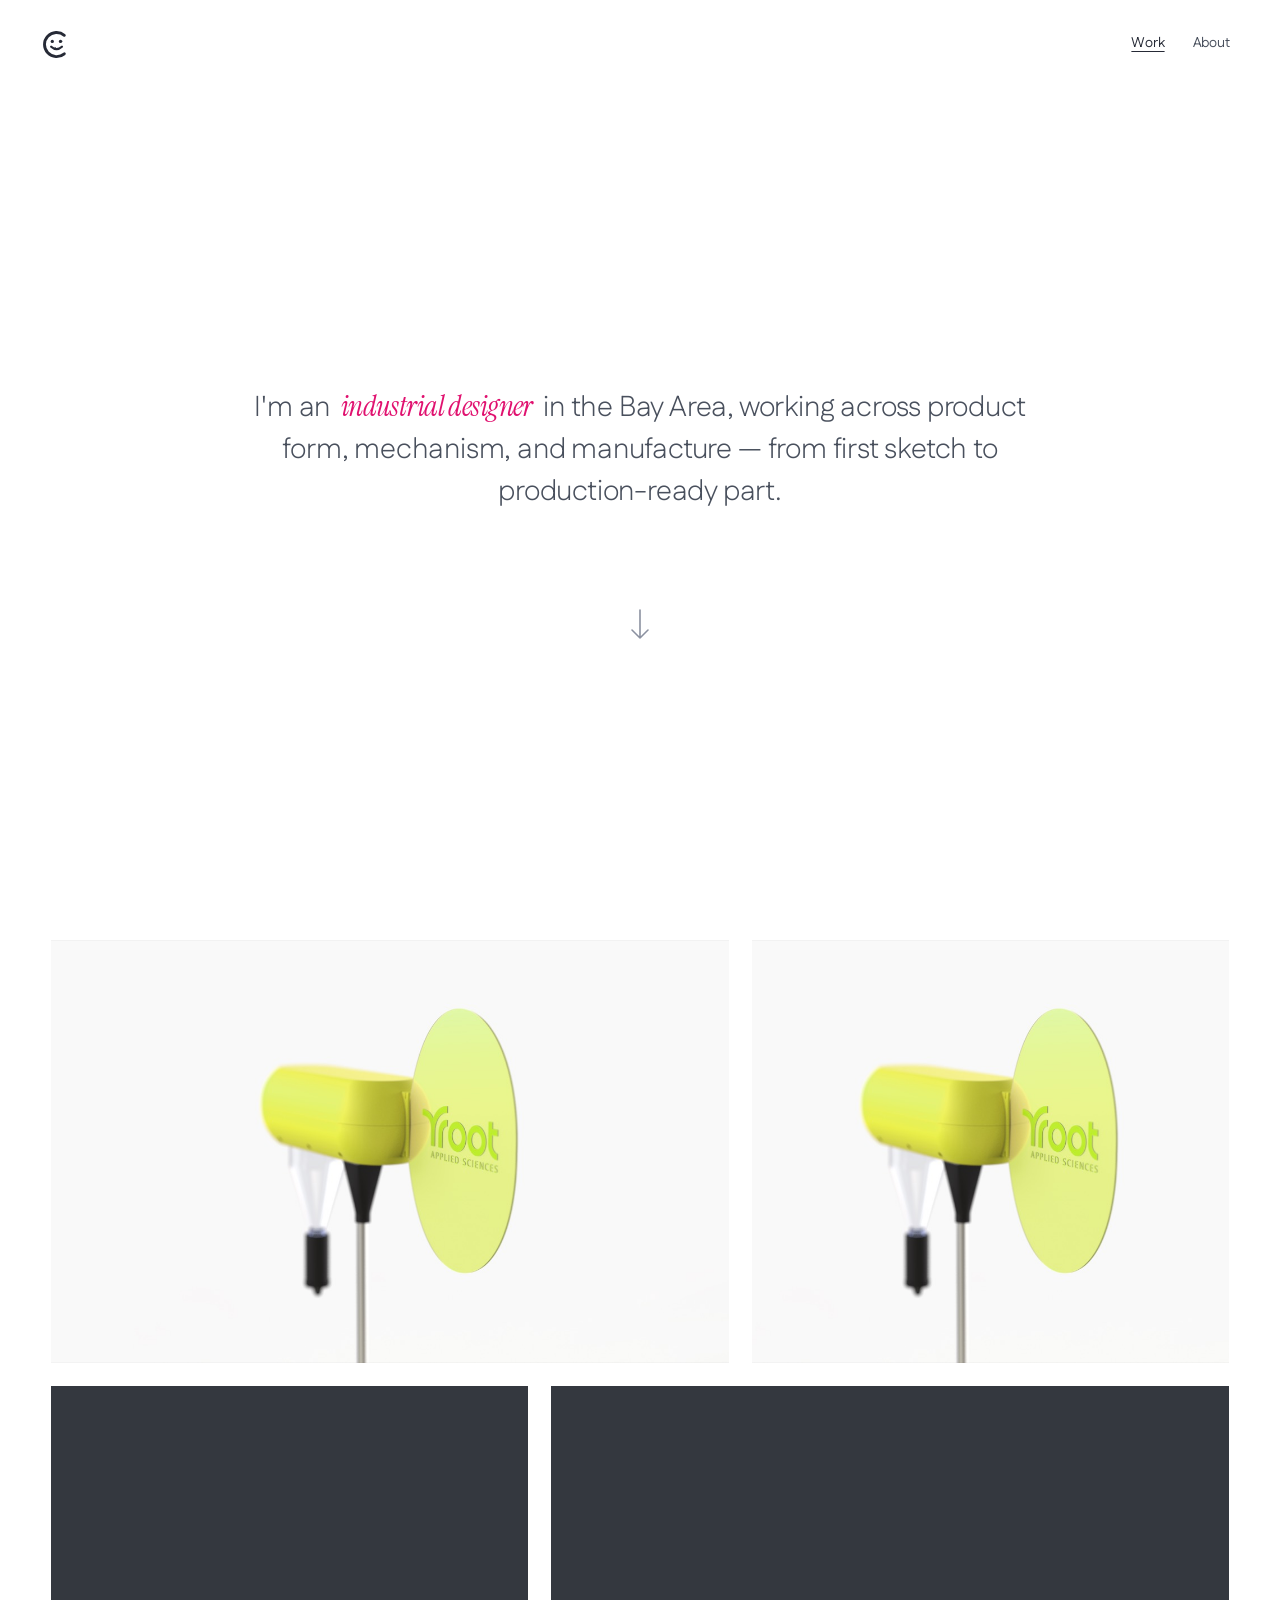
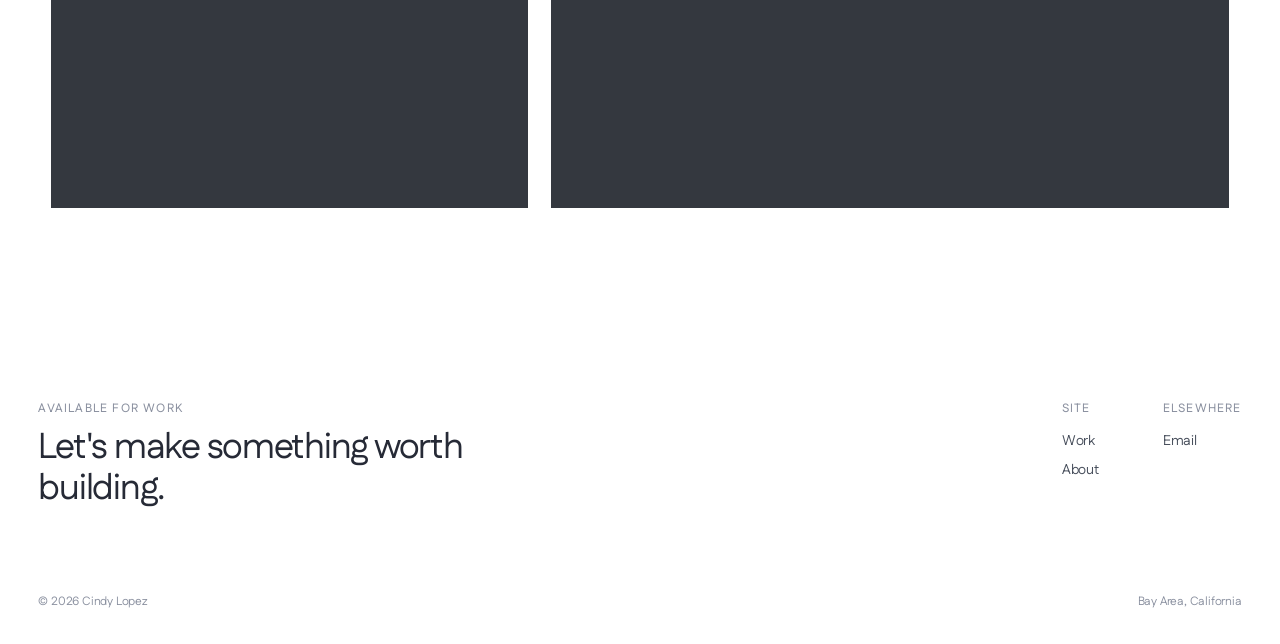
==== index.html @ ad2839f9 "Enlarge the homepage project tiles Tile height goes up by roughly a third and the grid is given a li" ====
<!DOCTYPE html>
<html lang="en">
<head>
  <meta charset="utf-8">
  <meta name="viewport" content="width=device-width, initial-scale=1">
  <title>Cindy Lopez — Industrial Design</title>
  <meta name="description" content="Industrial design portfolio of Cindy Lopez — product design, prototyping, and design for manufacture.">
  <link rel="preconnect" href="https://fonts.googleapis.com">
  <link rel="preconnect" href="https://fonts.gstatic.com" crossorigin>
  <link rel="stylesheet" href="https://fonts.googleapis.com/css2?family=Fustat:wght@300;400;500;600&family=Instrument+Serif:ital@0;1&display=swap">
  <link rel="stylesheet" href="css/style.css?v=73">
</head>
<body>
  <a class="skip-link" href="#work">Skip to work</a>

  <header class="site-header">
    <nav class="nav" aria-label="Primary">
      <a class="nav__name" href="index.html" aria-label="Cindy Lopez — home">
        <svg class="logo" viewBox="0 0 40 40" aria-hidden="true" focusable="false">
          <!-- C: 260 degrees of arc, opening to the right — also the face -->
          <path class="logo__c" d="M28.36 10.04 A13 13 0 1 0 28.36 29.96"/>
          <circle class="logo__eye" cx="15.4" cy="16.6" r="1.75"/>
          <circle class="logo__eye logo__eye--right" cx="24.2" cy="16.6" r="1.75"/>
          <!-- the closed eye, swapped in for the right one on hover -->
          <path class="logo__wink" d="M22.3 16.9 Q24.2 15.1 26.1 16.9"/>
          <path class="logo__smile" d="M14.2 22.4 Q20 27.6 25.8 22.4"/>
          <!-- tongue, unrolls from the corner of the mouth -->
          <path class="logo__tongue" d="M15.7 23.6 Q14.4 29.6 18.9 25.2 Z"/>
        </svg>
      </a>
      <ul class="nav__links">
        <li><a href="index.html" aria-current="page">Work</a></li>
        <li><a href="about.html">About</a></li>
      </ul>
    </nav>
  </header>

  <main>
    <!-- HERO — the h1 is split into words by js/reveal.js. Keep it plain
         text here; the splitter reads it and rebuilds it. -->
    <section class="hero hero--full">
      <!-- The greeting is gone from view, but the page still needs one h1 for
           search engines and screen readers. -->
      <h1 class="visually-hidden">Cindy Lopez — Industrial Design</h1>
      <p class="hero__body hero__body--intro">
        I'm an <em><span>industrial designer</span></em> in the Bay Area, working across product form,
        mechanism, and manufacture — from first sketch to production-ready part.
      </p>
      <a class="scroll-cue" href="#work" aria-label="Scroll to the work">
        <svg width="24" height="34" viewBox="0 0 24 34" aria-hidden="true" focusable="false">
          <path d="M12 2 V30 M4 22 L12 30 L20 22" fill="none" stroke="currentColor"
                stroke-width="1.6" stroke-linecap="round" stroke-linejoin="round"/>
        </svg>
      </a>
    </section>

    <!-- PROJECTS — four slots. Duplicate an <article> to add a fifth.

         PLACEHOLDER IMAGES: the tiles use a flat dark-grey SVG. Swap each
         <img> for your own photo and write real alt text describing it. -->
    <section class="work" id="work" aria-label="Projects">
      <div class="grid">
        <article class="project">
          <div class="project__media">
            <img src="images/root-tile.jpg" width="1600" height="753"
                 decoding="async" alt="">
          </div>
          <div class="project__body">
            <h3 class="project__title"><a href="projects/project-one.html">ROOT</a></h3>
          </div>
        </article>

        <article class="project">
          <div class="project__media">
            <img src="images/root-tile.jpg" width="1600" height="753"
                 decoding="async" alt="">
          </div>
          <div class="project__body">
            <h3 class="project__title"><a href="projects/project-two.html">Project Two</a></h3>
          </div>
        </article>

        <article class="project">
          <div class="project__media">
            <img src="images/placeholder-4x3.svg" width="1200" height="900"
                 loading="lazy" decoding="async" alt="">
          </div>
          <div class="project__body">
            <h3 class="project__title"><a href="projects/project-three.html">Project Three</a></h3>
          </div>
        </article>

        <article class="project">
          <div class="project__media">
            <img src="images/placeholder-4x3.svg" width="1200" height="900"
                 loading="lazy" decoding="async" alt="">
          </div>
          <div class="project__body">
            <h3 class="project__title"><a href="projects/project-four.html">Project Four</a></h3>
          </div>
        </article>
      </div>
    </section>

  </main>

  <footer class="site-footer">
    <div class="site-footer__top">
      <div>
        <p class="eyebrow">Available for work</p>
        <p class="site-footer__pitch">Let's make something worth building.</p>
      </div>

      <nav class="footer-nav" aria-label="Footer">
        <div>
          <p class="eyebrow">Site</p>
          <ul>
            <li><a href="index.html">Work</a></li>
            <li><a href="about.html">About</a></li>
          </ul>
        </div>
        <div>
          <p class="eyebrow">Elsewhere</p>
          <ul>
            <li><a href="mailto:cindy.lopez@hayden.ai">Email</a></li>
            <!-- Add LinkedIn, résumé PDF, or Instagram here. -->
          </ul>
        </div>
      </nav>
    </div>

    <div class="site-footer__bottom">
      <p>&copy; 2026 Cindy Lopez</p>
      <p>Bay Area, California</p>
    </div>
  </footer>
  <script src="js/reveal.js?v=73"></script>
</body>
</html>
---- css/style.css ----
/* ---------------------------------------------------------------
   Cindy Lopez — industrial design portfolio
   Single stylesheet. No build step, no dependencies.
   Tokens live in :root; adjust there before touching components.
   --------------------------------------------------------------- */

:root {
  --ink:        #262a36;
  --ink-soft:   #49505d;
  --ink-faint:  #8b91a0;
  --paper:      #ffffff;
  --rule:       #e4e7ed;
  --accent:     #2e00d4;
  --hot-pink:   #e0116f;

  --measure:    52ch;
  /* Full-bleed: the layout spans the viewport, held off the edges only by the
     gutter. Reading copy is still constrained by --measure. */
  --page:       100%;
  --gutter:     clamp(1rem, 3vw, 2.5rem);

  /* Display step tops out near the reference's 63px hero. */
  --step-xl:    clamp(2.5rem, 1.4rem + 4.6vw, 3.95rem);
  --step-lg:    clamp(1.6rem, 1.2rem + 1.6vw, 2.25rem);
  --step-md:    clamp(1rem, 0.96rem + 0.2vw, 1.125rem);
  --step-sm:    0.875rem;
  --step-xs:    0.75rem;

  --sans:   "Fustat", ui-sans-serif, -apple-system, "Helvetica Neue", Arial, sans-serif;
  --serif:  "Instrument Serif", ui-serif, Georgia, "Times New Roman", serif;
  --bubbly: "Fredoka", "Baloo 2", ui-rounded, system-ui, sans-serif;

  --ease: cubic-bezier(0.22, 0.61, 0.36, 1);
  /* Long, decelerating tail — the "smooth" in the hero reveal. */
  --ease-soft: cubic-bezier(0.16, 1, 0.3, 1);
}

/* Light only — the page stays white even if the OS prefers dark. Declaring
   color-scheme keeps form controls and scrollbars light to match. */
:root { color-scheme: light; }

*, *::before, *::after { box-sizing: border-box; }

html {
  -webkit-text-size-adjust: 100%;
  scroll-behavior: smooth;
}

body {
  margin: 0;
  background: var(--paper);
  color: var(--ink);
  font-family: var(--sans);
  font-size: var(--step-md);
  font-weight: 400;
  line-height: 1.55;
  letter-spacing: -0.011em;
  text-align: center;
  -webkit-font-smoothing: antialiased;
  text-rendering: optimizeLegibility;
}

img { max-width: 100%; height: auto; display: block; }

a { color: inherit; }

.skip-link {
  position: absolute;
  left: -9999px;
  top: 0;
  padding: 0.75rem 1rem;
  background: var(--ink);
  color: var(--paper);
  z-index: 20;
}
.skip-link:focus { left: 0; }

:focus-visible {
  outline: 2px solid var(--accent);
  outline-offset: 3px;
  border-radius: 2px;
}

/* --- shared layout ------------------------------------------------ */

.site-header,
main > *,
.site-footer {
  max-width: var(--page);
  margin-inline: auto;
  padding-inline: var(--gutter);
}

/* --- header / nav ------------------------------------------------- */

.site-header {
  position: sticky;
  top: 0;
  z-index: 10;
  padding-block: clamp(1.1rem, 3vw, 1.6rem);
  background: var(--paper);
}

/* Wordmark hard left, links hard right. */
.nav {
  display: flex;
  flex-wrap: wrap;
  align-items: center;
  justify-content: space-between;
  gap: 0.75rem 1rem;
}

/* Logo mark, left. The link carries the accessible name; the SVG is decorative. */
.nav__name {
  display: inline-flex;
  align-items: center;
  line-height: 1;
  text-decoration: none;
  color: var(--ink);
}

/* The mark: an open C arc that doubles as a face, with two eyes and a smile.
   Everything inherits currentColor. */
.logo {
  display: block;
  width: clamp(1.9rem, 1.6rem + 0.9vw, 2.4rem);
  height: auto;
}

.logo path,
.logo line,
.logo circle {
  fill: none;
  stroke: currentColor;
  stroke-width: 3.1;
  stroke-linecap: round;
  stroke-linejoin: round;
}

/* Filled, not stroked. `.logo circle` is more specific than a bare class, so
   these need the extra .logo to win. */
.logo .logo__eye {
  fill: currentColor;
  stroke: none;
}

/* Lighter than the C, so the face reads before the ring does. */
.logo .logo__smile { stroke-width: 2.4; }

/* The whole face tilts on hover, like a head cocked to one side. */
.logo {
  transform-origin: center;
  transition: transform 0.5s var(--ease-soft);
}

/* --- the wink -----------------------------------------------------
   Hover, click and keyboard focus all trigger it, so it is not
   mouse-only. The closed eye and the tongue are in the markup from the
   start and simply fade/scale in — nothing is injected. ------------- */

.logo__wink,
.logo__tongue,



.logo__tongue {
  fill: currentColor;
  stroke: none;
  /* Unrolls from the mouth corner it hangs off, not from its own centre. */
  transform: scale(0.25);
  transform-box: fill-box;
  transform-origin: top right;
}

.logo__eye--right,
.logo__wink,
.logo__tongue {
  transition: opacity 0.22s var(--ease), transform 0.32s var(--ease-soft);
}

.nav__name:hover .logo,
.nav__name:active .logo,
.nav__name:focus-visible .logo { transform: rotate(-10deg); }

.nav__name:hover .logo__eye--right,
.nav__name:active .logo__eye--right,
.nav__name:focus-visible .logo__eye--right { opacity: 0; }

.nav__name:hover .logo__wink,
.nav__name:active .logo__wink,
.nav__name:focus-visible .logo__wink { opacity: 1; }

.nav__name:hover .logo__tongue,
.nav__name:active .logo__tongue,
.nav__name:focus-visible .logo__tongue {
  opacity: 1;
  transform: scale(1);
}

/* A bigger tilt and a further-out tongue on the click itself. */
.nav__name:active .logo { transform: rotate(-16deg); }

.nav__links {
  display: flex;
  align-items: center;
  gap: 0.25rem;
  margin: 0;
  padding: 0;
  list-style: none;
  font-size: var(--step-sm);
}

.nav__links a {
  display: block;
  padding: 0.4rem 0.75rem;
  text-decoration: none;
  color: var(--ink-soft);
  transition: color 0.2s var(--ease);
}

.nav__links a:hover { color: var(--ink); }

/* Current page marked with an underline rather than a filled pill, so the
   header stays entirely white. */
.nav__links a[aria-current="page"] {
  color: var(--ink);
  text-decoration: underline;
  text-decoration-thickness: 1px;
  text-underline-offset: 0.32em;
}

/* --- hero --------------------------------------------------------- */

/* Generous gap below the intro before the work begins. */
.hero { padding-block: clamp(3.5rem, 11vw, 8rem) clamp(5.5rem, 14vw, 10rem); }

.hero__title {
  max-width: 22ch;
  margin: 0 auto clamp(1.25rem, 3vw, 1.75rem);
  font-size: var(--step-xl);
  font-weight: 400;
  line-height: 1.04;
  letter-spacing: -0.04em;
  text-wrap: balance;
}

/* Instrument Serif italic for accented words. */
.hero em,
.prose em,
.accent-serif {
  font-family: var(--serif);
  font-style: italic;
  font-weight: 400;
  letter-spacing: -0.02em;
}

.hero__body {
  max-width: var(--measure);
  margin: 0 auto clamp(1.5rem, 4vw, 2rem);
  font-size: clamp(1.0625rem, 1rem + 0.35vw, 1.3125rem);
  font-weight: 300;
  line-height: 1.5;
  color: var(--ink-soft);
  text-wrap: pretty;
}

/* No action buttons following it — don't leave a dangling gap. */
.hero__body:last-child { margin-bottom: 0; }

.hero__actions {
  display: flex;
  flex-wrap: wrap;
  align-items: center;
  gap: 0.75rem 1.25rem;
  justify-content: center;
}

/* Homepage only: the intro owns the first screen, so the work starts below
   the fold and has to be scrolled to. 100svh rather than vh so mobile browser
   chrome cannot push the tiles into view. The subtraction is the sticky
   header, which sits in flow above this. */
.hero--full {
  /* Subtracting less than the header's real height is deliberate: the header
     ranges from ~63px on phones to ~85px on desktop, and any subtraction at
     or above that leaves the first tile peeking over the fold. This keeps
     hero + header just past the viewport at every size. */
  min-height: calc(100svh - 3rem);
  display: flex;
  flex-direction: column;
  justify-content: center;
  align-items: center;
  padding-block: clamp(2rem, 5vw, 3rem);
}

/* Available to screen readers and search engines, invisible on screen. */
.visually-hidden {
  position: absolute;
  width: 1px;
  height: 1px;
  margin: -1px;
  padding: 0;
  overflow: hidden;
  clip-path: inset(50%);
  white-space: nowrap;
  border: 0;
}

/* "industrial designer" in hot pink. #e0116f rather than the CSS `hotpink`
   keyword, which only reaches 2.65:1 on white — well under the 4.5:1 needed
   to stay readable. This one measures 4.69:1 and still reads hot pink. */
.hero__body--intro em {
  color: var(--hot-pink);
  display: inline-block;
  transform-origin: center center;
  /* A little room on each side to inflate into. A transform does not reflow
     its neighbours, so without this the grown phrase simply overlaps the
     words either side of it. */
  padding-inline: 0.22em;
  margin-inline: -0.06em;
  /* Never stops — a slow sway, small enough to notice without nagging. */
  animation: designer-sway 3.4s ease-in-out infinite;
}

/* The scale lives on an inner span: the em is already animating transform,
   and an animation beats a transition on the same property, so the hover
   would never take effect if both sat on one element. */
.hero__body--intro em > span {
  display: inline-block;
  transform-origin: center center;
  /* Overshoots past 1 before settling — that slight bounce is what reads as
     inflating rather than simply scaling. */
  transition: transform 0.55s cubic-bezier(0.34, 1.56, 0.64, 1);
}

.hero__body--intro em:hover > span { transform: scale(1.07); }

@keyframes designer-sway {
  0%, 100% { transform: translate(0, 0) rotate(-1.5deg); }
  33%      { transform: translate(1px, -2px) rotate(1.5deg); }
  66%      { transform: translate(-1px, 1px) rotate(0.5deg); }
}

/* No heading above it any more, so the intro line fades in on its own. It is
   also the only copy on the first screen, so it is set larger than the rest.
   The measure tightens from 52ch to 44ch to stop the longer lines running
   past a comfortable reading width at the bigger size. */
.hero__body--intro {
  font-size: clamp(1.25rem, 1rem + 1vw, 1.8rem);
  line-height: 1.45;
  max-width: 44ch;
  /* Arrives slowly as the page settles — a long, decelerating fade rather
     than a pop. */
  animation: paragraph-in 1900ms var(--ease-soft) both;
  animation-delay: 250ms;
}

/* Down arrow pointing at the work below. */
.scroll-cue {
  display: inline-flex;
  margin-top: clamp(2.5rem, 6vw, 4rem);
  color: var(--ink-faint);
  transition: color 0.25s var(--ease);
  animation: cue-bob 2.6s ease-in-out 1.4s infinite;
}

.scroll-cue:hover { color: var(--ink); }

@keyframes cue-bob {
  0%, 100% { transform: translateY(0); }
  50%      { transform: translateY(7px); }
}

/* --- word reveal --------------------------------------------------
   Plain text until the inline splitter runs, so no-JS still reads.
   --stagger, --dur and --delay are all set by js/reveal.js, which owns the
   timings so the two files can't drift apart.
   ------------------------------------------------------------------ */

[data-split] .reveal__word { display: inline-block; white-space: nowrap; }

[data-split="done"] .reveal__word {
  animation: word-in var(--dur, 850ms) var(--ease-soft) both;
  animation-delay: calc(var(--i) * var(--stagger, 105ms));
}

/* Easing out of a blur is what stops it reading as a hard slide. */
@keyframes word-in {
  from { opacity: 0; transform: translateY(0.32em); filter: blur(8px); }
  to   { opacity: 1; transform: none; filter: blur(0); }
}

/* The paragraph arrives whole, once the heading has finished. */
[data-reveal="after"] {
  animation: paragraph-in var(--para-dur, 1260ms) var(--ease-soft) both;
  animation-delay: var(--delay, 0ms);
}

@keyframes paragraph-in {
  from { opacity: 0; transform: translateY(0.5rem); }
  to   { opacity: 1; transform: none; }
}

/* --- scroll reveal ------------------------------------------------
   Pure CSS, driven by the element's own position in the scrollport. No JS,
   which matters here: the effect starts elements at opacity 0, and a
   JS-driven version that failed to run would leave the page blank. Browsers
   without animation-timeline simply skip the whole block and show the content
   as normal, so the failure mode is "no animation", never "no content".
   ------------------------------------------------------------------ */

@supports (animation-timeline: view()) {
  @media (prefers-reduced-motion: no-preference) {
    /* One animation over the `cover` range — the whole span from an element
       first touching the bottom of the viewport to fully clearing the top.
       Doing it as a single animation matters: two animations both touching
       opacity would fight, because the second one's fill state overrides the
       first before its own range even begins.

       .case-section and .case-meta are absent on purpose; their children
       animate individually below, and animating both would multiply the two
       opacities together. */
    .case-figure,
    .case-figures,
    .project,
    .site-footer__top,
    .case-meta > div,
    .case-section .section-head,
    .case-section .prose {
      animation: drift-through linear both;
      animation-timeline: view();
      animation-range: cover 0% cover 100%;
    }

    /* A pair animates as one block; its figures must not animate again. */
    .case-figures .case-figure { animation: none; }

    /* Staggered arrivals. Scroll-driven animations have no delay to stagger
       with — progress is tied to position, not time — so the offset comes
       from starting each item's range slightly later instead. */
    .case-meta > div:nth-child(1) { animation-range: cover 1%  cover 100%; }
    .case-meta > div:nth-child(2) { animation-range: cover 4%  cover 100%; }
    .case-meta > div:nth-child(3) { animation-range: cover 7%  cover 100%; }
    .case-meta > div:nth-child(4) { animation-range: cover 10% cover 100%; }

    .case-section .section-head { animation-range: cover 1% cover 100%; }
    .case-section .prose        { animation-range: cover 5% cover 100%; }

    /* --- hero parallax ---------------------------------------------
       The image is already scaled past its frame by object-fit: cover, so it
       can drift inside .case-hero without exposing an edge. --------- */
    .case-hero { overflow: hidden; }

    .case-hero img {
      animation: hero-drift linear both;
      animation-timeline: view();
      animation-range: cover;
    }
  }
}

/* In at the start, held solid through the middle, out at the end. The wide
   hold is what keeps things readable while you are actually looking at them. */
@keyframes drift-through {
  0%   { opacity: 0; transform: translateY(26px); }
  18%  { opacity: 1; transform: none; }
  80%  { opacity: 1; transform: none; }
  100% { opacity: 0; transform: translateY(-26px); }
}

@keyframes hero-drift {
  from { transform: translateY(-5%) scale(1.14); }
  to   { transform: translateY(5%)  scale(1.14); }
}

/* --- page transitions ---------------------------------------------
   Cross-document, so it needs no JS. Browsers without the API simply
   navigate as before.
   ------------------------------------------------------------------ */

@view-transition { navigation: auto; }

::view-transition-old(root) { animation: vt-out 220ms var(--ease) both; }
::view-transition-new(root) { animation: vt-in 320ms var(--ease-soft) both; }

@keyframes vt-out { to { opacity: 0; } }
@keyframes vt-in { from { opacity: 0; transform: translateY(8px); } }

@media (prefers-reduced-motion: reduce) {
  @view-transition { navigation: none; }
}

/* --- buttons ------------------------------------------------------ */

.button {
  display: inline-flex;
  align-items: center;
  gap: 0.5rem;
  padding: 0.7rem 1.35rem;
  border: 1px solid transparent;
  border-radius: 999px;
  background: var(--ink);
  color: var(--paper);
  font-size: var(--step-sm);
  font-weight: 500;
  text-decoration: none;
  transition: transform 0.2s var(--ease), opacity 0.2s var(--ease);
}

.button:hover { transform: translateY(-2px); opacity: 0.9; }

.button--ghost {
  background: transparent;
  color: var(--ink);
  border-color: var(--rule);
}

.button--ghost:hover { border-color: var(--ink-faint); }

/* --- section header rows ------------------------------------------ */

/* Stacked and centred: label over title over link. No rule — the page uses
   whitespace rather than hairlines to separate sections. */
.section-head {
  display: flex;
  flex-direction: column;
  align-items: center;
  gap: 0.4rem;
  margin-bottom: clamp(1.5rem, 4vw, 2.5rem);
  padding-top: clamp(1.5rem, 4vw, 2.25rem);
}

.section-head__label,
.eyebrow {
  margin: 0;
  font-size: var(--step-xs);
  font-weight: 500;
  letter-spacing: 0.1em;
  text-transform: uppercase;
  color: var(--ink-faint);
}

.section-head__title {
  margin: 0;
  font-size: var(--step-lg);
  font-weight: 400;
  line-height: 1.1;
  letter-spacing: -0.035em;
}

/* --- project grid ------------------------------------------------- */

/* Held in from the page edges and centred, so the two images read as a pair
   in the middle rather than running to the sides. */
.work {
  max-width: 1600px;
  margin-inline: auto;
  padding-inline: clamp(1.25rem, 4vw, 4rem);
  padding-bottom: clamp(3rem, 8vw, 6rem);
}

/* Two columns fixed rather than auto-fit — at full-bleed widths auto-fit would
   keep adding columns and shrink the images again. */
.grid {
  display: grid;
  /* One value: the gap between rows matches the gap between columns. */
  gap: clamp(1rem, 1.8vw, 1.5rem);
  grid-template-columns: 1fr;
}

/* Image full width of its column; the title sits centred on top of it and
   only appears on hover. */
.project {
  margin: 0;
  position: relative;
  text-align: left;
}


.project__body {
  position: absolute;
  inset: 0;
  z-index: 2;
  display: grid;
  place-items: center;
  padding: 1rem;
  opacity: 0;
  transition: opacity 0.35s var(--ease);
}

.project:hover .project__body,
.project:focus-within .project__body { opacity: 1; }

.project__media {
  position: relative;
  aspect-ratio: 4 / 3;
  display: grid;
  place-items: center;
  background: var(--paper);
  overflow: hidden;
}

.project__media img {
  width: 100%;
  height: 100%;
  object-fit: cover;
  transition: transform 0.5s var(--ease), filter 0.4s var(--ease);
}

/* Blur on hover. The slight scale is not decoration — a blurred image samples
   past its own edges, which leaves a pale fringe inside the tile. Scaling up
   pushes that fringe outside the overflow:hidden box. */
.project:hover .project__media img {
  filter: blur(7px);
  transform: scale(1.05);
}

/* Alternating widths: wide + narrow on one row, narrow + wide on the next, so
   the pairing flips as you go down. Twelve columns gives the 7/5 split.

   This block must stay below .project__media's aspect-ratio rule — a media
   query adds no specificity, so declared earlier it would silently lose and
   the tiles would come out uniform. */
@media (min-width: 46rem) {
  .grid {
    grid-template-columns: repeat(12, 1fr);
    align-items: start;
  }

  /* Equal height, varying width — otherwise the wider tile is also taller and
     the rows go ragged. object-fit: cover handles the differing crops. */
  .project__media {
    aspect-ratio: auto;
    height: clamp(21rem, 33vw, 36rem);
  }

  .project { grid-column: span 6; }
  .project:nth-child(4n + 1) { grid-column: span 7; }  /* row 1 left  — wide */
  .project:nth-child(4n + 2) { grid-column: span 5; }  /* row 1 right — narrow */
  .project:nth-child(4n + 3) { grid-column: span 5; }  /* row 2 left  — narrow */
  .project:nth-child(4n + 4) { grid-column: span 7; }  /* row 2 right — wide */
}


/* Delete .project__placeholder once real images go in. */
.project__placeholder {
  font-size: var(--step-xs);
  font-weight: 500;
  letter-spacing: 0.14em;
  color: var(--ink-faint);
}

.project__title {
  margin: 0;
  font-size: clamp(1.125rem, 1rem + 0.6vw, 1.5rem);
  font-weight: 500;
  letter-spacing: -0.025em;
  text-align: center;
  text-wrap: balance;
  color: var(--ink);
}

/* Touch devices never hover, so the titles would be permanently invisible.
   Show them under the image there instead. */
@media (hover: none) {
  .project__body {
    position: static;
    opacity: 1;
    padding: 0.9rem 0 0;
    place-items: start;
  }
  .project__title { text-align: left; }
}

/* Stretched link — the ::after covers the whole card, so clicking the image
   opens the project too, without nesting a link around block content.
   It inherits the ink colour; hover must not tint it, since hover is exactly
   when this title is on screen. */
.project__title a {
  color: inherit;
  text-decoration: none;
}

.project__title a::after {
  content: "";
  position: absolute;
  inset: 0;
}

.project__meta {
  margin: 0;
  font-size: var(--step-sm);
  color: var(--ink-faint);
}

.project__desc {
  flex: 1 1 100%;
  margin: 0.15rem auto 0;
  max-width: 46ch;
  font-size: var(--step-sm);
  font-weight: 300;
  color: var(--ink-soft);
  text-wrap: pretty;
}

/* --- project case study ------------------------------------------- */

/* Case content sits further in from the page edges than the rest of the site.
   .bleed is excluded so the hero shot still runs edge to edge. */
.case > *:not(.bleed) {
  max-width: 1560px;
  margin-inline: auto;
  padding-inline: clamp(1.25rem, 4vw, 3.5rem);
}

/* Case-study pages are left-aligned rather than centred like the rest of the
   site, so the long image-led scroll has a consistent left edge to read down. */
.case {
  text-align: left;
  /* Every gallery image is this tall. The one large image in the trio spans
     two of these rows, so it stays the deliberate exception. */
  --fig-h: clamp(11rem, 21vw, 20rem);
  --fig-gap: clamp(0.75rem, 1.8vw, 1.25rem);
  /* Exactly the height of the video slot: it spans two standard rows plus the
     gap between them, so every full-width row matches it. */
  --fig-h-lg: calc(var(--fig-h) * 2 + var(--fig-gap));
  /* The closing run is taller again than the paired rows above it. */
  --fig-h-xl: calc(var(--fig-h-lg) * 1.35);
}

.case .hero__title,
.case .hero__body,
.case .prose > *,
.case .case-question { margin-inline: 0; }

.case .section-head { align-items: flex-start; }

/* Title and subtitle read as normal ink; only the descriptions under them go
   light grey. #6f7787 is the lightest grey that still clears 4.5:1 against
   white — --ink-faint (#8b91a0) is visibly lighter but only manages 3.16:1,
   which is under the bar for body-size copy. */
.case .hero__title,
.case .hero__body,
.case .section-head__title { color: var(--ink); }

.case .prose p,
.case .prose li { color: #6f7787; }

/* The spec row now sits directly above and supplies the gap, so no top padding
   here — otherwise the two paddings stack into a gulf. */
.case .hero { padding-block: 0 clamp(4rem, 10vw, 7rem); }

/* Title left, description right, filling the same width as the image rows
   below — both are .case children, so they share the container. */
.case .hero { text-align: left; }

.case .hero__title,
.case .hero__body {
  margin-inline: 0;
  text-align: left;
}

@media (min-width: 48rem) {
  .case .hero {
    display: grid;
    grid-template-columns: 1fr 1fr;
    column-gap: clamp(2rem, 5vw, 4rem);
    align-items: center;
  }

  .case .hero__title { max-width: none; margin-bottom: 0; }

  .case .hero__body {
    max-width: none;
    margin-bottom: 0;
    justify-self: end;
  }
}

/* A touch smaller than the homepage display size. */
.case .hero__title { font-size: clamp(2rem, 1.4rem + 2.6vw, 3.1rem); }

/* Edge to edge. `main > *` already stretches this element's border box across
   the viewport and insets its contents with padding, so zeroing that padding
   is all that's needed — a negative margin would shift the box instead of
   widening it, because max-width: 100% stops it growing back. */
.bleed { padding-inline: 0; }

/* The hero shot: first thing on the page, full width, no rounding. */
.case-hero {
  margin-block: 0;
  padding-bottom: clamp(2.5rem, 6vw, 4.5rem);
}

/* Capped to the viewport so the opening shot is taken in at a glance rather
   than running off the bottom. object-fit crops rather than squashing once
   max-height overrides the natural aspect. svh keeps mobile browser chrome
   from pushing it taller than the visible area. */
.case-hero img {
  width: 100%;
  max-height: calc(100vh - 5rem);
  max-height: calc(100svh - 5rem);
  object-fit: cover;
  object-position: center;
  border-radius: 0;
}

/* Spec row — Duration / Industry / Skills. */
.case-meta {
  display: grid;
  /* Sized to their content and centred as a group, so the four read as one
     line rather than stretching to the full width. */
  grid-template-columns: repeat(auto-fit, minmax(9rem, max-content));
  justify-content: center;
  gap: 1.5rem clamp(1.5rem, 4vw, 3rem);
  margin: 0;
  /* Sits lower, clear of the hero shot above it. */
  padding-top: clamp(2.5rem, 6vw, 4.5rem);
  padding-bottom: clamp(1.75rem, 4vw, 2.75rem);
  text-align: center;
}

.case-meta dt {
  margin-bottom: 0.4rem;
  font-size: var(--step-xs);
  font-weight: 500;
  letter-spacing: 0.1em;
  text-transform: uppercase;
  color: var(--ink-faint);
}

.case-meta dd {
  margin: 0;
  font-size: var(--step-sm);
  font-weight: 300;
  color: var(--ink-soft);
}

/* Images: full width of the container, stacked. */
.case-figure {
  margin: 0;
  padding-bottom: clamp(2rem, 5vw, 3.5rem);
}

.case-figure img,
.case-figure video {
  width: 100%;
  height: auto;
  display: block;
}

.case-figure figcaption {
  padding-top: 0.65rem;
  font-size: var(--step-xs);
  color: var(--ink-faint);
  text-align: left;
}

/* Two images side by side. */
.case-figures {
  display: grid;
  grid-auto-rows: var(--fig-h-lg);
  grid-template-columns: repeat(auto-fit, minmax(min(100%, 20rem), 1fr));
  gap: var(--fig-gap);
  padding-bottom: clamp(2rem, 5vw, 3.5rem);
}

.case-figures .case-figure { padding-bottom: 0; }

.case-figures img,
.case-figures video {
  width: 100%;
  height: 100%;
  object-fit: cover;
}

/* Tight to the image that follows — the copy belongs with it. */
/* One large image with two stacked beside it. The large one spans both rows,
   so the row height drives all three and they stay flush top and bottom. */
.case-trio {
  display: grid;
  grid-template-columns: 1fr;
  gap: var(--fig-gap);
  padding-bottom: clamp(2rem, 5vw, 3.5rem);
}

.case-trio .case-figure { padding-bottom: 0; }

@media (min-width: 46rem) {
  .case-trio {
    grid-template-columns: 1.9fr 1fr;
    grid-auto-rows: var(--fig-h);
  }

  .case-trio > .case-figure--lg { grid-row: span 2; }

  .case-trio img,
  .case-trio video {
    width: 100%;
    height: 100%;
    object-fit: cover;
  }
}

.case-section { padding-bottom: clamp(1.1rem, 2.6vw, 1.75rem); }

/* Every workflow stage is centred — label, heading and description. Overrides
   the .case left-alignment, which still governs the hero and the spec row. */
.case .case-section { text-align: center; }
.case .case-section .section-head { align-items: center; }
.case .case-section .prose > * { margin-inline: auto; }

/* The pulled-out design question. */
.case-question {
  max-width: 34ch;
  margin: clamp(1.5rem, 4vw, 2.5rem) auto 0;
  font-size: var(--step-lg);
  font-weight: 400;
  line-height: 1.18;
  letter-spacing: -0.03em;
  text-wrap: balance;
  color: var(--ink);
}

/* Numbered opportunities. */
.opportunity-list {
  display: grid;
  grid-template-columns: repeat(auto-fit, minmax(min(100%, 15rem), 1fr));
  gap: clamp(1.5rem, 4vw, 2.5rem);
  margin: 0;
  padding: 0;
  list-style: none;
  counter-reset: opportunity;
  text-align: left;
}

.opportunity-list li { font-size: var(--step-sm); font-weight: 300; color: var(--ink-soft); }

.opportunity-list li::before {
  counter-increment: opportunity;
  content: counter(opportunity, decimal-leading-zero);
  display: block;
  margin-bottom: 0.5rem;
  font-size: var(--step-xs);
  font-weight: 500;
  letter-spacing: 0.1em;
  color: var(--ink-faint);
}

/* A standalone full-width figure matches the rest rather than running to its
   own natural aspect. */
@media (min-width: 46rem) {
  .case > .case-figure img,
  .case > .case-figure video {
    height: var(--fig-h-xl);
    object-fit: cover;
  }
}

/* One image per row, all at the shared height. */
.case-row {
  display: grid;
  grid-template-columns: 1fr;
  gap: var(--fig-gap);
  padding-bottom: var(--fig-gap);
}

.case-row .case-figure { padding-bottom: 0; }

@media (min-width: 46rem) {
  .case-row { grid-auto-rows: var(--fig-h-xl); }

  .case-row img,
  .case-row video {
    width: 100%;
    height: 100%;
    object-fit: cover;
  }
}

/* Three images crossfading in place. Pure CSS: the frames are stacked and
   their opacity is animated on a shared 9s cycle, 3s apart. No JS, so there
   is no way for it to fail to start and leave an empty box.

   The first frame is visible by default — that is what shows under reduced
   motion, and if animations never run at all. */
.carousel {
  position: relative;
  overflow: hidden;
  height: var(--fig-h-xl);
}

.carousel img {
  position: absolute;
  inset: 0;
  width: 100%;
  height: 100%;
  object-fit: cover;
  opacity: 0;
}

.carousel img:first-child { opacity: 1; }

@media (prefers-reduced-motion: no-preference) {
  .carousel img {
    animation: carousel 9s linear infinite;
  }

  .carousel img:nth-child(1) { animation-delay: 0s; }
  .carousel img:nth-child(2) { animation-delay: 3s; }
  .carousel img:nth-child(3) { animation-delay: 6s; }
}

/* Each frame holds for about three seconds with a short crossfade either
   side; the delays offset them so exactly one is up at a time. */
@keyframes carousel {
  0%   { opacity: 0; }
  3%   { opacity: 1; }
  30%  { opacity: 1; }
  36%  { opacity: 0; }
  100% { opacity: 0; }
}

/* --- inline link -------------------------------------------------- */

.link-arrow {
  display: inline-flex;
  align-items: center;
  gap: 0.35rem;
  font-size: var(--step-sm);
  color: var(--ink-soft);
  text-decoration: none;
  transition: color 0.2s var(--ease);
}

.link-arrow::after {
  content: "\2192";
  transition: transform 0.2s var(--ease);
}

.link-arrow:hover { color: var(--ink); }
.link-arrow:hover::after { transform: translateX(3px); }

/* --- about teaser / closing block --------------------------------- */

.about-teaser { padding-bottom: clamp(3.5rem, 9vw, 6rem); }

.about-teaser__body {
  max-width: var(--measure);
  margin: 0 auto 1.5rem;
  font-size: clamp(1.0625rem, 1rem + 0.3vw, 1.25rem);
  font-weight: 300;
  color: var(--ink-soft);
  text-wrap: pretty;
}

/* --- bubbly (about page) ------------------------------------------
   A stand-in for Nicky Laatz's "Pink Sugar" 3D bubble font, which is a paid
   licence and not bundled here. Fredoka gives the rounded, inflated
   letterforms; the candy gloss comes from a vertical pink gradient clipped to
   the text, with stacked drop-shadows for the 3D lift. Swap --bubbly for the
   real face if the licence is bought — nothing else needs to change.

   Scoped to .bubbly so the rest of the site keeps its type.
   ------------------------------------------------------------------ */

.bubbly .hero__title,
.bubbly .prose h2,
.bubbly .section-head__title {
  font-family: var(--bubbly);
  font-weight: 600;
  letter-spacing: -0.01em;
  text-transform: none;
  background: linear-gradient(178deg,
    #ffb3d9 0%,
    #ff74b8 38%,
    #f0338c 68%,
    #c60f63 100%);
  -webkit-background-clip: text;
  background-clip: text;
  color: transparent;
  /* drop-shadow rather than text-shadow — text-shadow paints behind the box,
     not the glyphs, once the fill is a clipped gradient. */
  filter:
    drop-shadow(0 2px 0 rgb(158 8 78 / 0.32))
    drop-shadow(0 9px 16px rgb(224 17 111 / 0.22));
}

.bubbly .hero__title {
  font-size: clamp(2.6rem, 1.6rem + 4.4vw, 4.4rem);
  line-height: 1.02;
}

.bubbly .prose h2 {
  font-size: clamp(1.35rem, 1.1rem + 1vw, 1.9rem);
  letter-spacing: 0;
  color: transparent;
  margin-bottom: 0.5rem;
}

/* Capabilities become sugared pills. */
.bubbly .list-plain {
  display: flex;
  flex-wrap: wrap;
  justify-content: center;
  gap: 0.5rem;
  max-width: none;
}

.bubbly .list-plain li {
  padding: 0.5rem 1.05rem;
  border-radius: 999px;
  background: #ffeaf4;
  color: #b70d5c;
  font-family: var(--bubbly);
  font-weight: 500;
  font-size: var(--step-sm);
  transition: transform 0.35s cubic-bezier(0.34, 1.56, 0.64, 1),
              background-color 0.35s var(--ease);
}

.bubbly .list-plain li:hover {
  transform: translateY(-3px) scale(1.05);
  background: #ffd9ec;
}

/* The buttons pick up the candy too. */
.bubbly .button {
  font-family: var(--bubbly);
  font-weight: 500;
  background: linear-gradient(178deg, #ff74b8, #d1156e);
  border-color: transparent;
  color: #fff;
}

.bubbly .button--ghost {
  background: #fff;
  color: #c60f63;
  border-color: #ffc2de;
}

/* --- about: image left, words right --------------------------------- */

.about-split {
  display: grid;
  grid-template-columns: 1fr;
  gap: clamp(1.5rem, 4vw, 3rem);
  align-items: center;
  padding-block: clamp(2rem, 5vw, 3.5rem) clamp(3rem, 7vw, 5rem);
  text-align: left;
}

@media (min-width: 48rem) {
  .about-split { grid-template-columns: 1.1fr 0.9fr; gap: clamp(2rem, 5vw, 4rem); }
  /* Sticks while the words scroll past it. */
}

.about-split__media { margin: 0; }

.about-split__media img {
  width: 100%;
  border-radius: 0;
  animation: pop-in 900ms cubic-bezier(0.34, 1.4, 0.64, 1) both;
  animation-delay: 250ms;
}

@keyframes pop-in {
  from { opacity: 0; transform: scale(0.94); }
  to   { opacity: 1; transform: none; }
}

/* The words column keeps its own alignment regardless of the centred body. */
.about-split__body { text-align: left; }

.about-split__body .hero__title {
  max-width: none;
  margin: 0 0 0.75rem;
  text-align: left;
}

.about-lead {
  margin: 0 0 clamp(1.5rem, 4vw, 2.25rem);
  font-size: clamp(1.05rem, 1rem + 0.35vw, 1.25rem);
  font-weight: 300;
  color: var(--ink-soft);
}

.about-split__body .prose > * { margin-inline: 0; max-width: none; }
.about-split__body .list-plain { justify-content: flex-start; }
.about-split__body .hero__actions { justify-content: flex-start; }

/* Everything on this page is set in black, which overrides the pink display
   treatment above — the gradient headings need the fill and the filter
   unset, not just a colour. */
.bubbly,
.bubbly a,
.bubbly .hero__title,
.bubbly .prose h2,
.bubbly .section-head__title,
.bubbly .about-lead,
.bubbly .list-plain li,
.bubbly em {
  color: #000;
  background: none;
  -webkit-text-fill-color: #000;
  filter: none;
}

.bubbly .button {
  background: #000;
  color: #fff;
  -webkit-text-fill-color: #fff;
}

.bubbly .button--ghost {
  background: transparent;
  color: #000;
  -webkit-text-fill-color: #000;
  border-color: #000;
}

/* --- prose (about page) ------------------------------------------- */

/* Keeps the page container (from `main > *`) so it lines up with the hero;
   the reading measure is applied to the children, not the wrapper. */
.prose { padding-bottom: clamp(2.5rem, 6vw, 4rem); }

.prose > * { max-width: var(--measure); }

.prose h2 {
  margin: clamp(2rem, 5vw, 2.75rem) auto 0.75rem;
  font-size: var(--step-xs);
  font-weight: 500;
  letter-spacing: 0.1em;
  text-transform: uppercase;
  color: var(--ink-faint);
}

.prose h2:first-child { margin-top: 0; }

.prose p {
  margin: 0 auto 1.1rem;
  font-weight: 300;
  color: var(--ink-soft);
  text-wrap: pretty;
}

.list-plain {
  margin: 0 auto 1.1rem;
  padding: 0;
  list-style: none;
  color: var(--ink-soft);
}

/* Spacing instead of hairlines between rows. */
.list-plain li {
  padding: 0.4rem 0;
  font-size: var(--step-sm);
  font-weight: 300;
}

/* --- footer ------------------------------------------------------- */

.site-footer { padding-block: 0 clamp(1.5rem, 4vw, 2rem); }

/* Pitch on the left, link columns on the right — edge-aligned rather than
   stacked in the middle, so the footer reads as a band instead of a pile.
   Wraps to a stack when there isn't room for both. */
.site-footer__top {
  display: flex;
  flex-wrap: wrap;
  align-items: flex-start;
  justify-content: space-between;
  gap: clamp(2rem, 5vw, 3rem);
  padding-top: clamp(3.5rem, 9vw, 6rem);
  margin-bottom: clamp(2rem, 6vw, 3.5rem);
  text-align: left;
}

/* 404 has no __top block — keep its footer off the content above. */
.site-footer > .site-footer__bottom:first-child { margin-top: clamp(3rem, 8vw, 5rem); }

.site-footer__pitch {
  max-width: 24ch;
  margin: 0.6rem 0 0;
  font-size: var(--step-lg);
  font-weight: 400;
  line-height: 1.12;
  letter-spacing: -0.035em;
  color: var(--ink);
}

.footer-nav {
  display: flex;
  flex-wrap: wrap;
  gap: 1.5rem clamp(2.5rem, 5vw, 4.5rem);
  justify-content: flex-start;
}

.footer-nav ul {
  margin: 0.75rem 0 0;
  padding: 0;
  list-style: none;
  display: grid;
  gap: 0.5rem;
  font-size: var(--step-sm);
}

.footer-nav a {
  color: var(--ink-soft);
  text-decoration: none;
  transition: color 0.2s var(--ease);
}

.footer-nav a:hover { color: var(--ink); }

/* Copyright far left, location far right. */
.site-footer__bottom {
  display: flex;
  flex-wrap: wrap;
  gap: 0.5rem 1.5rem;
  justify-content: space-between;
  align-items: baseline;
  padding-top: clamp(1.25rem, 3vw, 1.75rem);
  font-size: var(--step-xs);
  color: var(--ink-faint);
  text-align: left;
}

.site-footer__bottom p { margin: 0; }

@media (prefers-reduced-motion: reduce) {
  html { scroll-behavior: auto; }
  *, *::before, *::after {
    transition-duration: 0.01ms !important;
    animation-duration: 0.01ms !important;
    animation-iteration-count: 1 !important;
  }
}
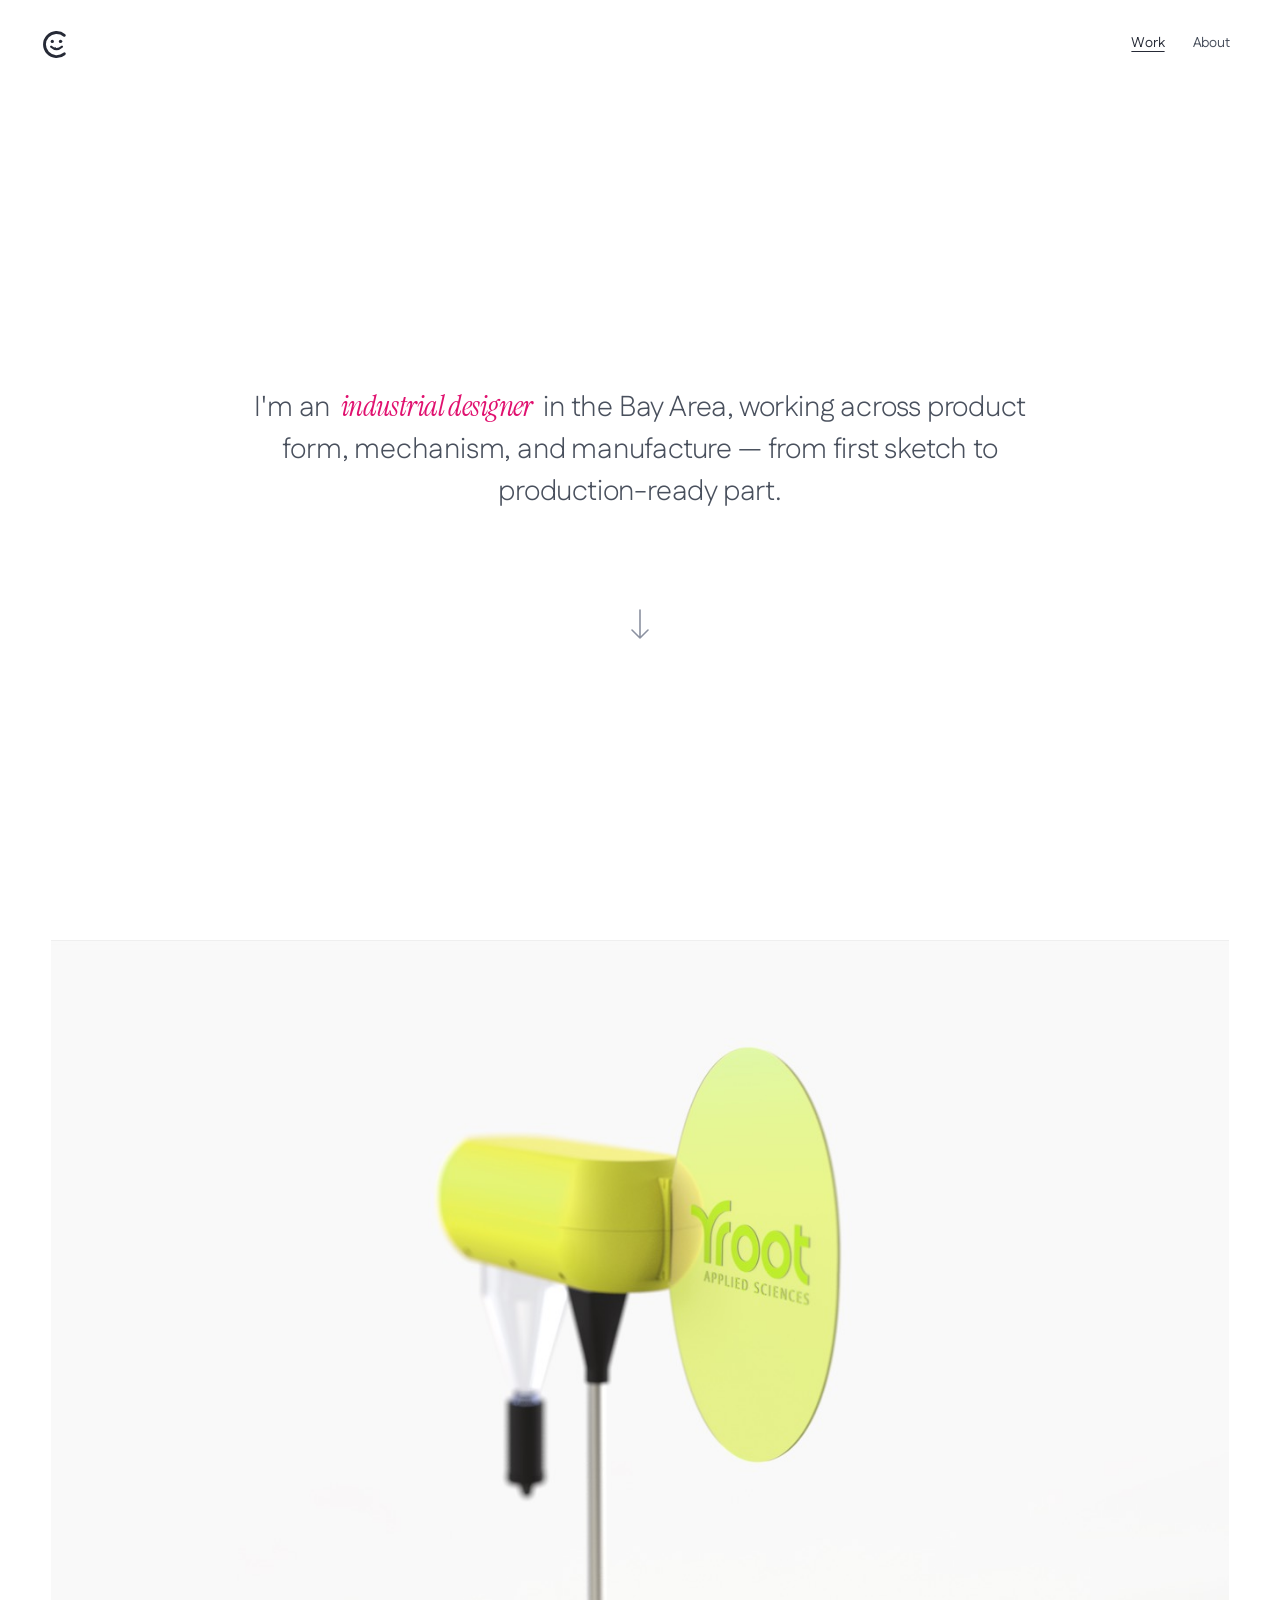
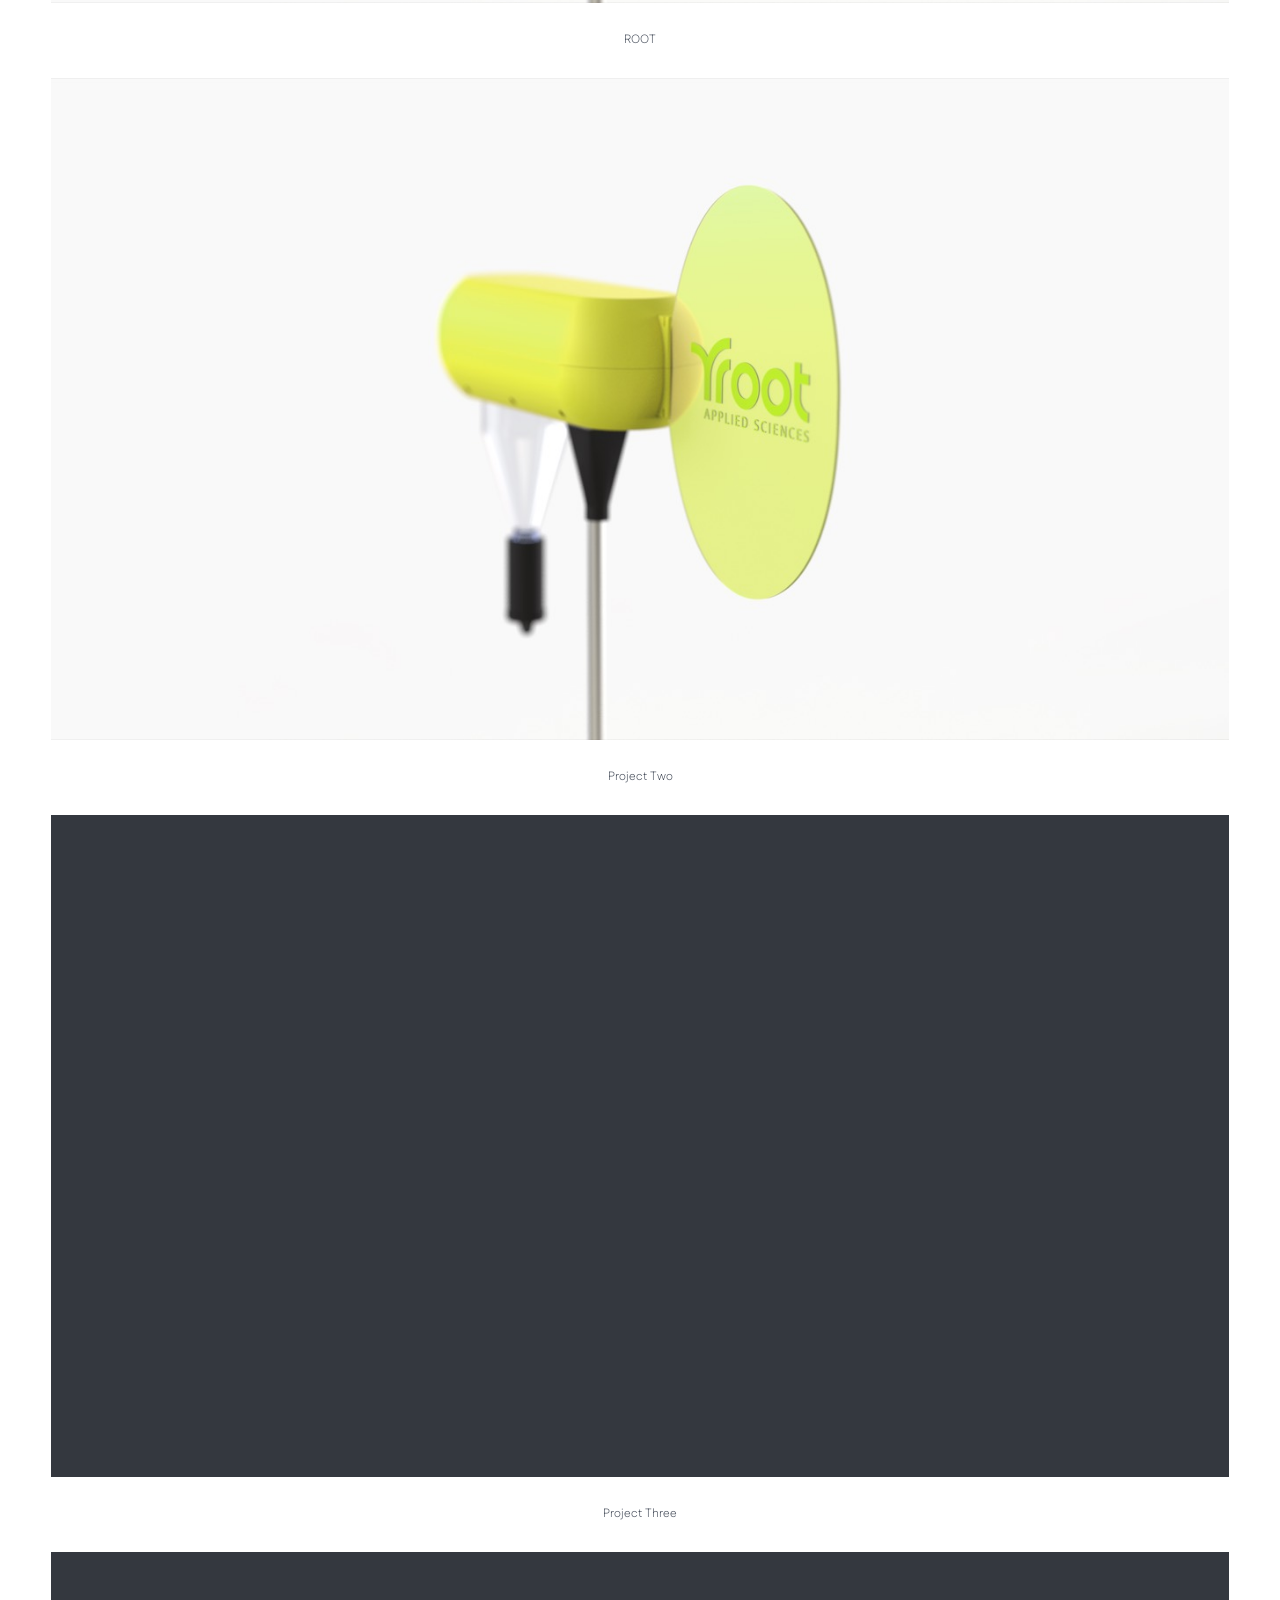
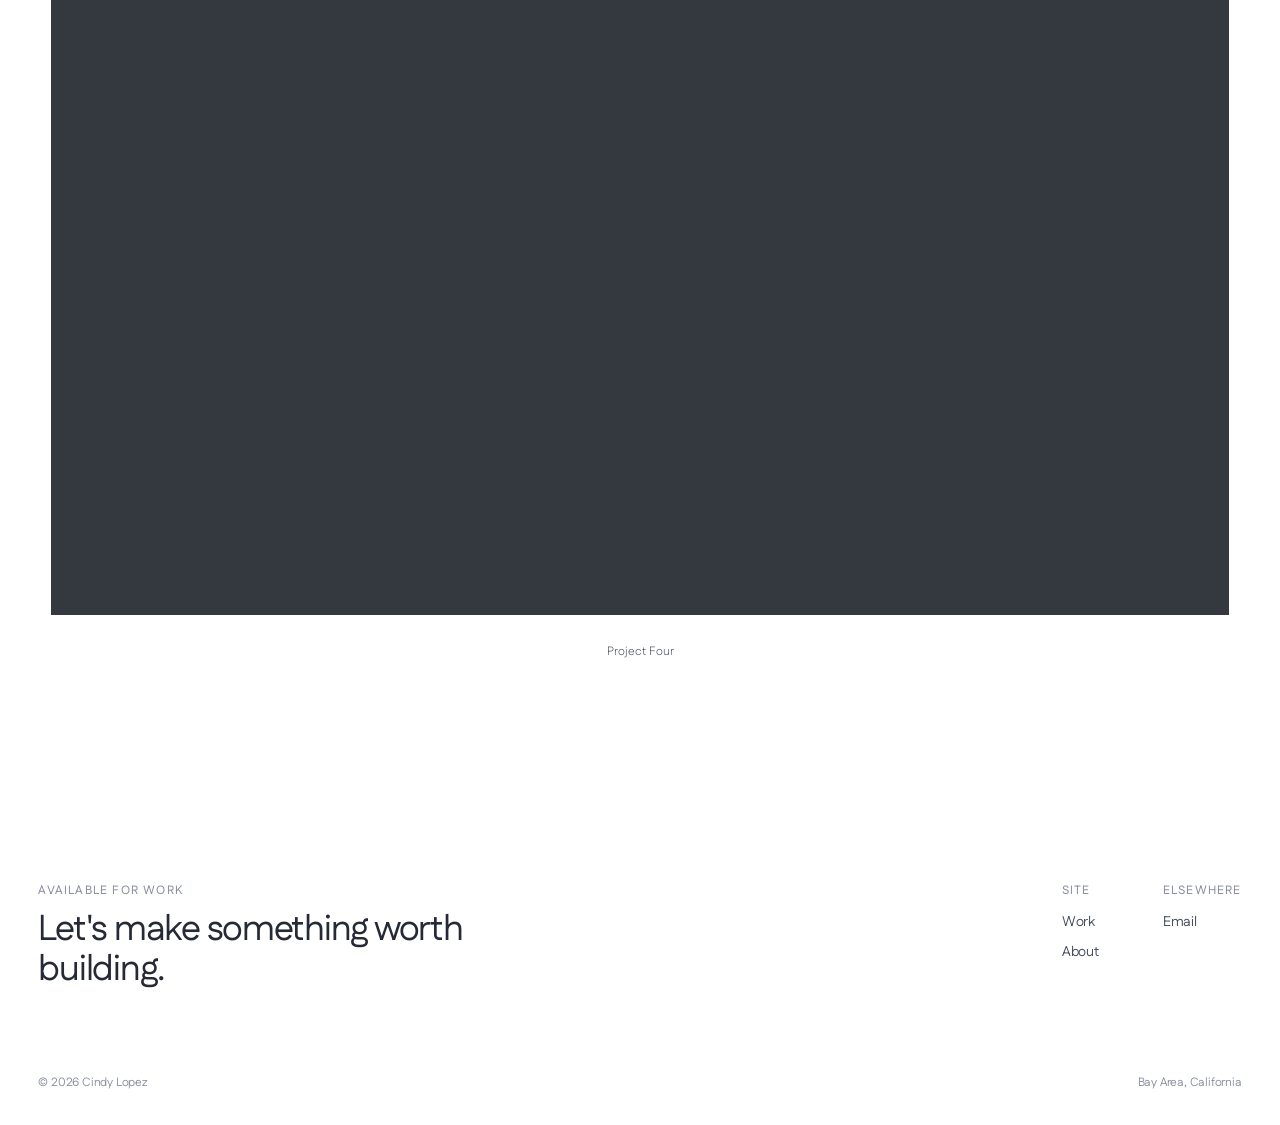
==== commit c6d3b3fc: "Stack homepage projects vertically with centred captions - One column at every width; all four tiles" ====
--- a/index.html
+++ b/index.html
@@ -8,7 +8,7 @@
   <link rel="preconnect" href="https://fonts.googleapis.com">
   <link rel="preconnect" href="https://fonts.gstatic.com" crossorigin>
   <link rel="stylesheet" href="https://fonts.googleapis.com/css2?family=Fustat:wght@300;400;500;600&family=Instrument+Serif:ital@0;1&display=swap">
-  <link rel="stylesheet" href="css/style.css?v=73">
+  <link rel="stylesheet" href="css/style.css?v=74">
 </head>
 <body>
   <a class="skip-link" href="#work">Skip to work</a>
@@ -134,6 +134,6 @@
       <p>Bay Area, California</p>
     </div>
   </footer>
-  <script src="js/reveal.js?v=73"></script>
+  <script src="js/reveal.js?v=74"></script>
 </body>
 </html>
--- a/css/style.css
+++ b/css/style.css
@@ -549,8 +549,8 @@
 
 /* --- project grid ------------------------------------------------- */
 
-/* Held in from the page edges and centred, so the two images read as a pair
-   in the middle rather than running to the sides. */
+/* Held in from the page edges and centred, so the stack of images sits in the
+   middle of the page rather than running to the sides. */
 .work {
   max-width: 1600px;
   margin-inline: auto;
@@ -558,41 +558,40 @@
   padding-bottom: clamp(3rem, 8vw, 6rem);
 }
 
-/* Two columns fixed rather than auto-fit — at full-bleed widths auto-fit would
-   keep adding columns and shrink the images again. */
+/* One column — the projects stack top to bottom, every tile the same size.
+   Row gap is 0 on purpose: all vertical space between tiles comes from the
+   caption's own padding, which is what keeps the caption equidistant from the
+   image above it and the image below it. Add a gap here and that breaks. */
 .grid {
   display: grid;
-  /* One value: the gap between rows matches the gap between columns. */
-  gap: clamp(1rem, 1.8vw, 1.5rem);
+  gap: 0;
   grid-template-columns: 1fr;
 }
 
-/* Image full width of its column; the title sits centred on top of it and
-   only appears on hover. */
+/* Image full width; the caption sits below it, centred, in the flow. */
 .project {
   margin: 0;
   position: relative;
-  text-align: left;
-}
-
-
+  text-align: center;
+}
+
+/* Equal padding top and bottom is the whole trick — with the grid row gap at
+   0, padding-top is the distance to the image above and padding-bottom is the
+   distance to the next image, so the caption reads as centred between them. */
 .project__body {
-  position: absolute;
-  inset: 0;
-  z-index: 2;
-  display: grid;
-  place-items: center;
-  padding: 1rem;
-  opacity: 0;
-  transition: opacity 0.35s var(--ease);
-}
-
-.project:hover .project__body,
-.project:focus-within .project__body { opacity: 1; }
-
+  display: flex;
+  flex-direction: column;
+  align-items: center;
+  justify-content: center;
+  gap: 0.2rem;
+  padding-block: clamp(1.1rem, 2.2vw, 1.9rem);
+}
+
+/* Uniform ratio at every width, so all four tiles are exactly the same size.
+   object-fit: cover absorbs the differing source crops. */
 .project__media {
   position: relative;
-  aspect-ratio: 4 / 3;
+  aspect-ratio: 16 / 9;
   display: grid;
   place-items: center;
   background: var(--paper);
@@ -603,41 +602,14 @@
   width: 100%;
   height: 100%;
   object-fit: cover;
-  transition: transform 0.5s var(--ease), filter 0.4s var(--ease);
-}
-
-/* Blur on hover. The slight scale is not decoration — a blurred image samples
-   past its own edges, which leaves a pale fringe inside the tile. Scaling up
-   pushes that fringe outside the overflow:hidden box. */
+  transition: transform 0.5s var(--ease);
+}
+
+/* The blur used to exist so the overlaid title stayed legible on top of the
+   image. The title now sits below the image, so blurring would obscure the
+   photo for no reason — a quiet zoom is left as the hover affordance. */
 .project:hover .project__media img {
-  filter: blur(7px);
-  transform: scale(1.05);
-}
-
-/* Alternating widths: wide + narrow on one row, narrow + wide on the next, so
-   the pairing flips as you go down. Twelve columns gives the 7/5 split.
-
-   This block must stay below .project__media's aspect-ratio rule — a media
-   query adds no specificity, so declared earlier it would silently lose and
-   the tiles would come out uniform. */
-@media (min-width: 46rem) {
-  .grid {
-    grid-template-columns: repeat(12, 1fr);
-    align-items: start;
-  }
-
-  /* Equal height, varying width — otherwise the wider tile is also taller and
-     the rows go ragged. object-fit: cover handles the differing crops. */
-  .project__media {
-    aspect-ratio: auto;
-    height: clamp(21rem, 33vw, 36rem);
-  }
-
-  .project { grid-column: span 6; }
-  .project:nth-child(4n + 1) { grid-column: span 7; }  /* row 1 left  — wide */
-  .project:nth-child(4n + 2) { grid-column: span 5; }  /* row 1 right — narrow */
-  .project:nth-child(4n + 3) { grid-column: span 5; }  /* row 2 left  — narrow */
-  .project:nth-child(4n + 4) { grid-column: span 7; }  /* row 2 right — wide */
+  transform: scale(1.03);
 }
 
 
@@ -649,32 +621,22 @@
   color: var(--ink-faint);
 }
 
+/* Deliberately identical to .project__desc below — same family, size, weight
+   and colour, so the title reads as part of the caption rather than as a
+   heading. It stays an <h3> for document structure; only the styling changes.
+   0.75rem is half the 1.5rem this title used to top out at. */
 .project__title {
   margin: 0;
-  font-size: clamp(1.125rem, 1rem + 0.6vw, 1.5rem);
-  font-weight: 500;
-  letter-spacing: -0.025em;
+  font-size: var(--step-xs);
+  font-weight: 300;
+  letter-spacing: normal;
   text-align: center;
   text-wrap: balance;
-  color: var(--ink);
-}
-
-/* Touch devices never hover, so the titles would be permanently invisible.
-   Show them under the image there instead. */
-@media (hover: none) {
-  .project__body {
-    position: static;
-    opacity: 1;
-    padding: 0.9rem 0 0;
-    place-items: start;
-  }
-  .project__title { text-align: left; }
+  color: var(--ink-soft);
 }
 
 /* Stretched link — the ::after covers the whole card, so clicking the image
-   opens the project too, without nesting a link around block content.
-   It inherits the ink colour; hover must not tint it, since hover is exactly
-   when this title is on screen. */
+   opens the project too, without nesting a link around block content. */
 .project__title a {
   color: inherit;
   text-decoration: none;
@@ -692,12 +654,13 @@
   color: var(--ink-faint);
 }
 
+/* Matches .project__title exactly — see the note there. */
 .project__desc {
-  flex: 1 1 100%;
-  margin: 0.15rem auto 0;
+  margin: 0;
   max-width: 46ch;
-  font-size: var(--step-sm);
+  font-size: var(--step-xs);
   font-weight: 300;
+  text-align: center;
   color: var(--ink-soft);
   text-wrap: pretty;
 }
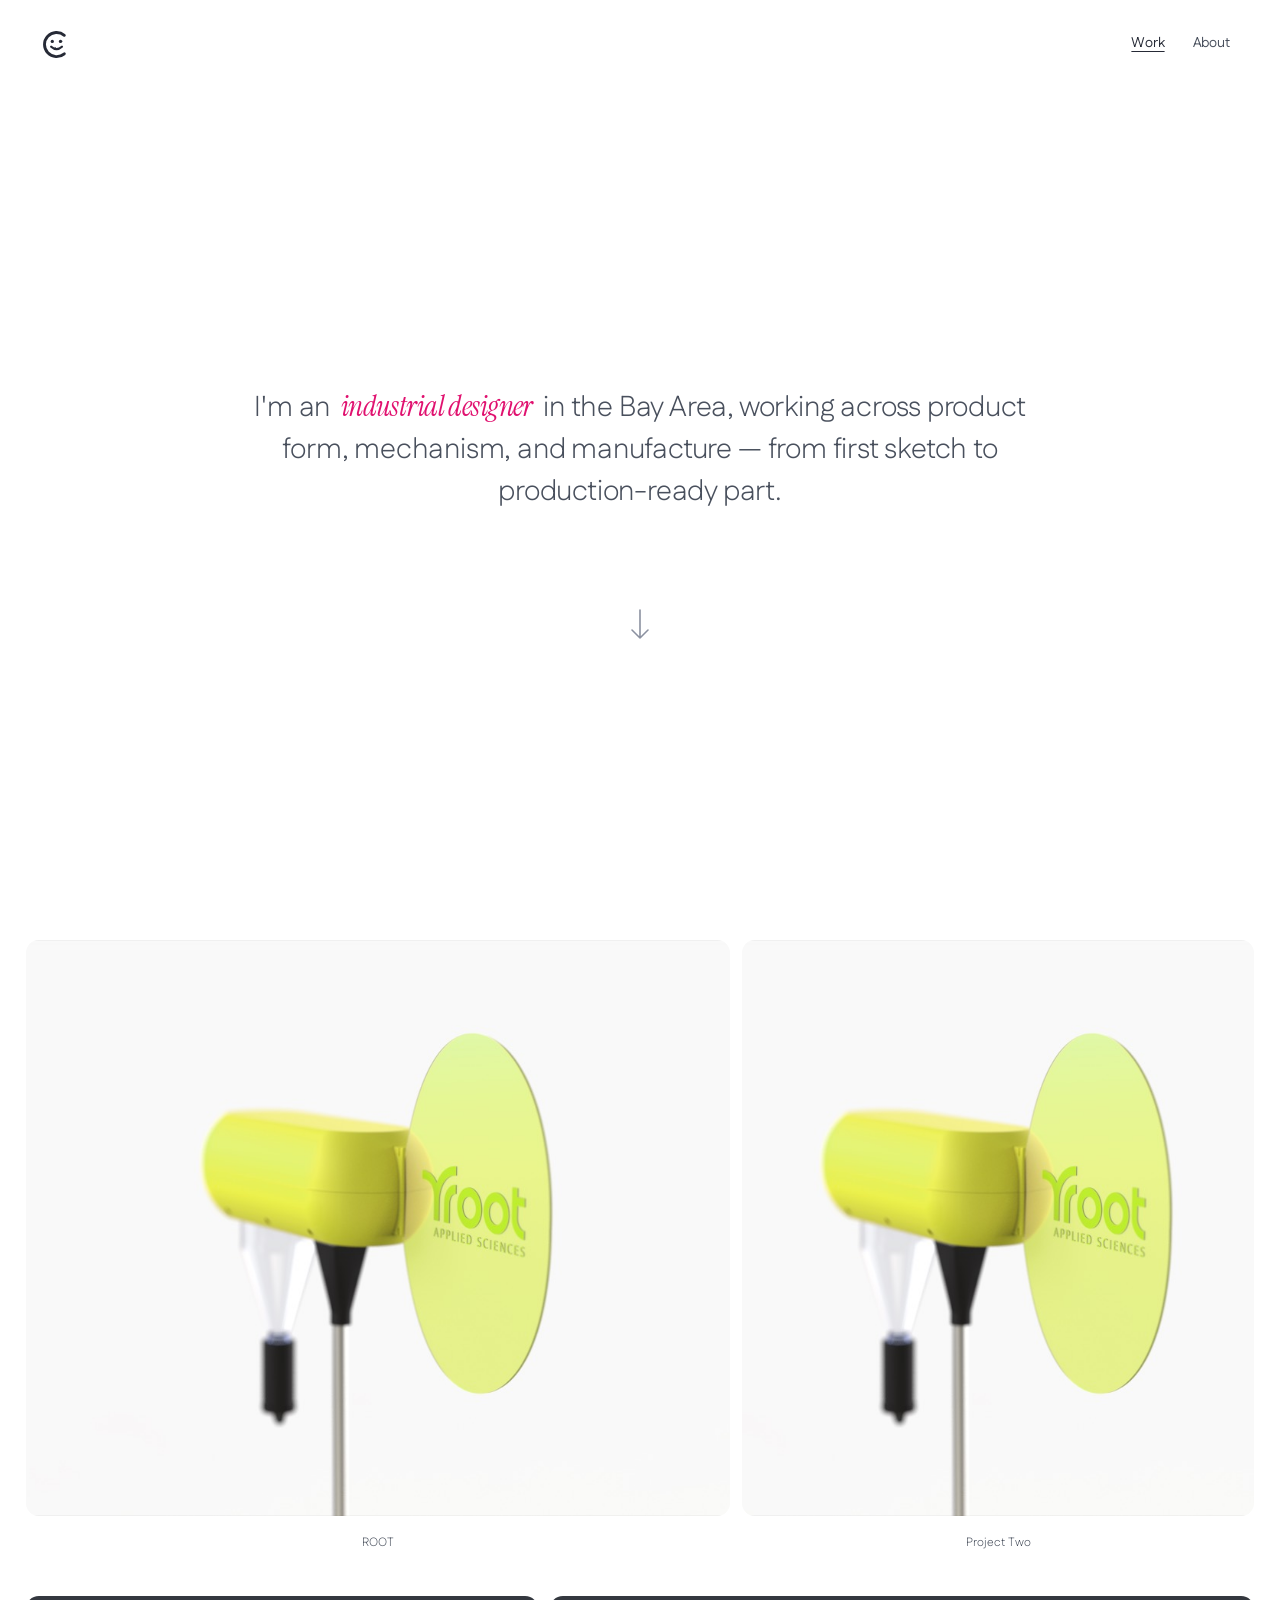
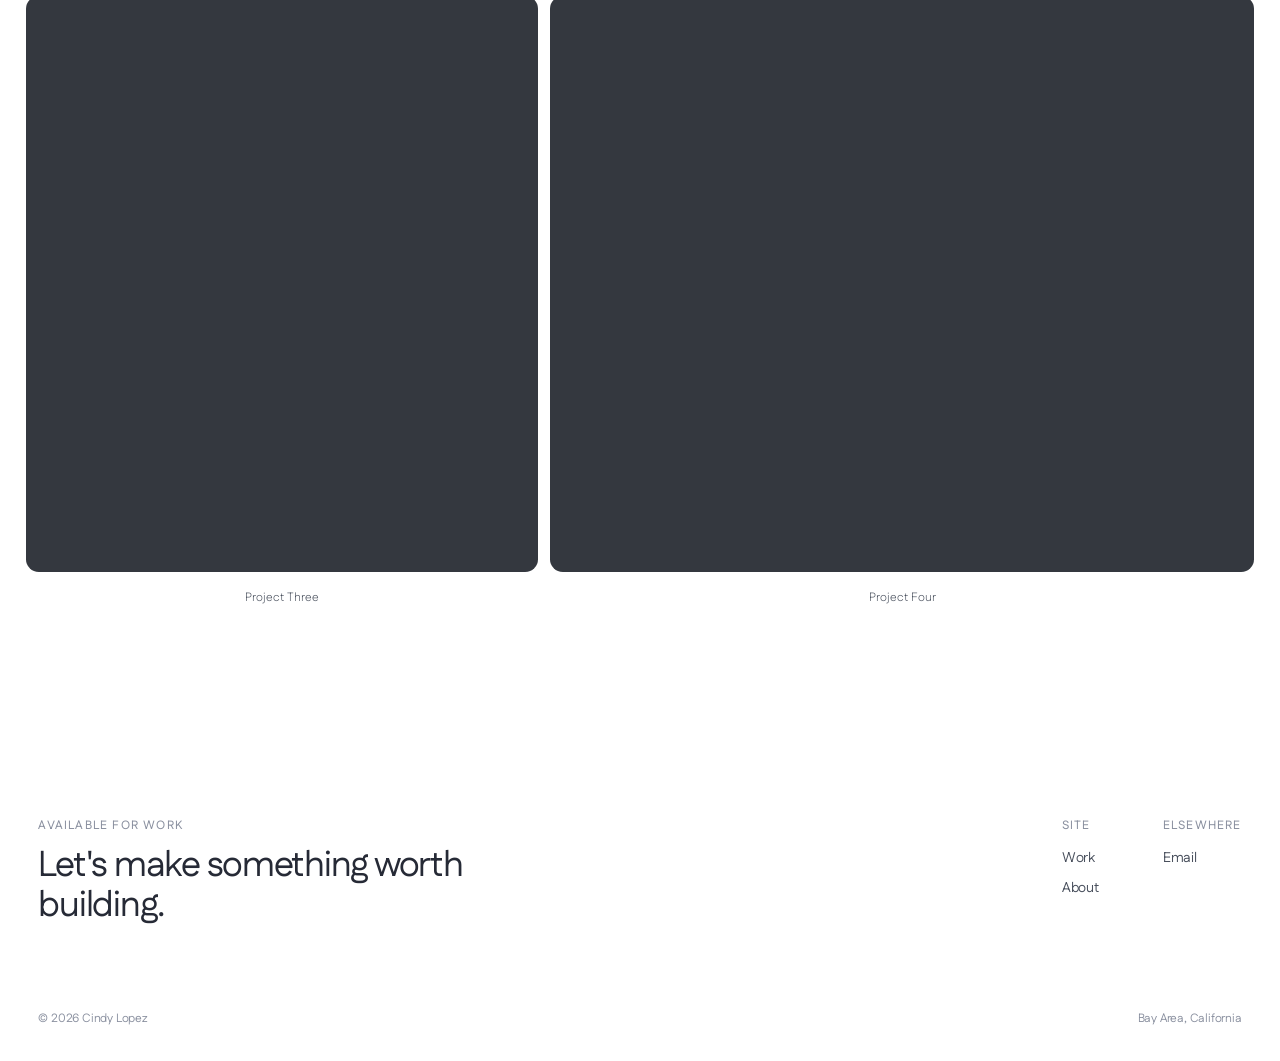
==== commit 0321fcb7: "Rebuild homepage tiles as side-by-side rows, per reference layout Matches the structure of chrisjing" ====
--- a/index.html
+++ b/index.html
@@ -8,7 +8,7 @@
   <link rel="preconnect" href="https://fonts.googleapis.com">
   <link rel="preconnect" href="https://fonts.gstatic.com" crossorigin>
   <link rel="stylesheet" href="https://fonts.googleapis.com/css2?family=Fustat:wght@300;400;500;600&family=Instrument+Serif:ital@0;1&display=swap">
-  <link rel="stylesheet" href="css/style.css?v=74">
+  <link rel="stylesheet" href="css/style.css?v=77">
 </head>
 <body>
   <a class="skip-link" href="#work">Skip to work</a>
@@ -59,46 +59,54 @@
          PLACEHOLDER IMAGES: the tiles use a flat dark-grey SVG. Swap each
          <img> for your own photo and write real alt text describing it. -->
     <section class="work" id="work" aria-label="Projects">
+      <!-- Rows of side-by-side tiles with unequal widths. .project--wide is the
+           dominant tile in its row; the emphasis alternates row to row. Add a
+           row by copying a .project-row, or make a tile full width by putting
+           it alone in its own row. -->
       <div class="grid">
-        <article class="project">
-          <div class="project__media">
-            <img src="images/root-tile.jpg" width="1600" height="753"
-                 decoding="async" alt="">
-          </div>
-          <div class="project__body">
-            <h3 class="project__title"><a href="projects/project-one.html">ROOT</a></h3>
-          </div>
-        </article>
+        <div class="project-row">
+          <article class="project project--wide">
+            <div class="project__media">
+              <img src="images/root-tile.jpg" width="1600" height="753"
+                   decoding="async" alt="">
+            </div>
+            <div class="project__body">
+              <h3 class="project__title"><a href="projects/project-one.html">ROOT</a></h3>
+            </div>
+          </article>
 
-        <article class="project">
-          <div class="project__media">
-            <img src="images/root-tile.jpg" width="1600" height="753"
-                 decoding="async" alt="">
-          </div>
-          <div class="project__body">
-            <h3 class="project__title"><a href="projects/project-two.html">Project Two</a></h3>
-          </div>
-        </article>
+          <article class="project">
+            <div class="project__media">
+              <img src="images/root-tile.jpg" width="1600" height="753"
+                   decoding="async" alt="">
+            </div>
+            <div class="project__body">
+              <h3 class="project__title"><a href="projects/project-two.html">Project Two</a></h3>
+            </div>
+          </article>
+        </div>
 
-        <article class="project">
-          <div class="project__media">
-            <img src="images/placeholder-4x3.svg" width="1200" height="900"
-                 loading="lazy" decoding="async" alt="">
-          </div>
-          <div class="project__body">
-            <h3 class="project__title"><a href="projects/project-three.html">Project Three</a></h3>
-          </div>
-        </article>
+        <div class="project-row">
+          <article class="project">
+            <div class="project__media">
+              <img src="images/placeholder-4x3.svg" width="1200" height="900"
+                   loading="lazy" decoding="async" alt="">
+            </div>
+            <div class="project__body">
+              <h3 class="project__title"><a href="projects/project-three.html">Project Three</a></h3>
+            </div>
+          </article>
 
-        <article class="project">
-          <div class="project__media">
-            <img src="images/placeholder-4x3.svg" width="1200" height="900"
-                 loading="lazy" decoding="async" alt="">
-          </div>
-          <div class="project__body">
-            <h3 class="project__title"><a href="projects/project-four.html">Project Four</a></h3>
-          </div>
-        </article>
+          <article class="project project--wide">
+            <div class="project__media">
+              <img src="images/placeholder-4x3.svg" width="1200" height="900"
+                   loading="lazy" decoding="async" alt="">
+            </div>
+            <div class="project__body">
+              <h3 class="project__title"><a href="projects/project-four.html">Project Four</a></h3>
+            </div>
+          </article>
+        </div>
       </div>
     </section>
 
@@ -134,6 +142,6 @@
       <p>Bay Area, California</p>
     </div>
   </footer>
-  <script src="js/reveal.js?v=74"></script>
+  <script src="js/reveal.js?v=77"></script>
 </body>
 </html>
--- a/css/style.css
+++ b/css/style.css
@@ -549,67 +549,94 @@
 
 /* --- project grid ------------------------------------------------- */
 
-/* Held in from the page edges and centred, so the stack of images sits in the
-   middle of the page rather than running to the sides. */
+/* Inset and cap taken from the reference layout: 2vw of air at each edge,
+   content capped at 1500px and centred. */
 .work {
-  max-width: 1600px;
+  max-width: 1500px;
   margin-inline: auto;
-  padding-inline: clamp(1.25rem, 4vw, 4rem);
+  padding-inline: 2vw;
   padding-bottom: clamp(3rem, 8vw, 6rem);
 }
 
-/* One column — the projects stack top to bottom, every tile the same size.
-   Row gap is 0 on purpose: all vertical space between tiles comes from the
-   caption's own padding, which is what keeps the caption equidistant from the
-   image above it and the image below it. Add a gap here and that breaks. */
+/* Rows run down the page, 2vw apart. */
 .grid {
-  display: grid;
-  gap: 0;
-  grid-template-columns: 1fr;
-}
-
-/* Image full width; the caption sits below it, centred, in the flow. */
+  display: flex;
+  flex-direction: column;
+  gap: 2vw;
+}
+
+/* One row of side-by-side tiles, 1vw apart. */
+.project-row {
+  display: flex;
+  gap: 1vw;
+}
+
+/* Unequal widths within a row: --grow is the tile's share of it. flex-basis is
+   0, so the widths are purely proportional to --grow rather than to the
+   images' intrinsic sizes. min-width: 0 lets a tile shrink below its content
+   width, which flex items otherwise refuse to do. */
 .project {
+  --grow: 1.6;
+  flex: var(--grow) 1 0;
+  min-width: 0;
   margin: 0;
   position: relative;
+  display: flex;
+  flex-direction: column;
   text-align: center;
-}
-
-/* Equal padding top and bottom is the whole trick — with the grid row gap at
-   0, padding-top is the distance to the image above and padding-bottom is the
-   distance to the next image, so the caption reads as centred between them. */
+  transition: flex-grow 0.5s ease-in-out;
+}
+
+/* The dominant tile in its row. */
+.project--wide { --grow: 2.2; }
+
+/* Hovering nudges the tile's share up, so it expands and squeezes its
+   neighbour — flex-grow is the animated property. Proportional rather than a
+   fixed target, so wide and narrow tiles grow by the same relative amount.
+   Gated on real hover so it never fires from a tap on touch. */
+@media (hover: hover) {
+  .project:hover { flex-grow: calc(var(--grow) * 1.18); }
+}
+
+/* Fixed row height with rounded corners, both from the reference. The vw
+   height is what keeps every tile in a row the same height regardless of the
+   source crop; the cap stops it growing without limit on wide monitors. */
+.project__media {
+  position: relative;
+  height: 45vw;
+  max-height: 703px;
+  border-radius: clamp(6px, 1vw, 16px);
+  background: var(--paper);
+  overflow: hidden;
+}
+
+.project__media img {
+  width: 100%;
+  height: 100%;
+  object-fit: cover;
+}
+
+/* The caption sits below its tile, centred. */
 .project__body {
   display: flex;
   flex-direction: column;
   align-items: center;
   justify-content: center;
   gap: 0.2rem;
-  padding-block: clamp(1.1rem, 2.2vw, 1.9rem);
-}
-
-/* Uniform ratio at every width, so all four tiles are exactly the same size.
-   object-fit: cover absorbs the differing source crops. */
-.project__media {
-  position: relative;
-  aspect-ratio: 16 / 9;
-  display: grid;
-  place-items: center;
-  background: var(--paper);
-  overflow: hidden;
-}
-
-.project__media img {
-  width: 100%;
-  height: 100%;
-  object-fit: cover;
-  transition: transform 0.5s var(--ease);
-}
-
-/* The blur used to exist so the overlaid title stayed legible on top of the
-   image. The title now sits below the image, so blurring would obscure the
-   photo for no reason — a quiet zoom is left as the hover affordance. */
-.project:hover .project__media img {
-  transform: scale(1.03);
+  padding-block: clamp(0.7rem, 1.4vw, 1.1rem);
+}
+
+/* Two columns of tiles have nowhere to go on a phone, so rows become a single
+   column. A 45vw tile would be a sliver at that width, so height goes back to
+   an aspect ratio, and the grow-on-hover is pointless once tiles are full
+   width. */
+@media (max-width: 46rem) {
+  .project-row { flex-direction: column; gap: 2vw; }
+
+  .project__media {
+    height: auto;
+    aspect-ratio: 4 / 3;
+  }
 }
 
 
@@ -708,13 +735,13 @@
 .case .prose p,
 .case .prose li { color: #6f7787; }
 
-/* The spec row now sits directly above and supplies the gap, so no top padding
-   here — otherwise the two paddings stack into a gulf. */
-.case .hero { padding-block: 0 clamp(4rem, 10vw, 7rem); }
-
-/* Title left, description right, filling the same width as the image rows
-   below — both are .case children, so they share the container. */
-.case .hero { text-align: left; }
+/* The hero shot sits directly above this, so the top padding here is what
+   drops the title and description clear of the image. .case-hero contributes
+   its own padding-bottom as well; the two together are the full gap. */
+.case .hero {
+  padding-block: clamp(3rem, 7vw, 5.5rem) clamp(4rem, 10vw, 7rem);
+  text-align: left;
+}
 
 .case .hero__title,
 .case .hero__body {
@@ -722,6 +749,10 @@
   text-align: left;
 }
 
+/* Title and description side by side, filling the same width as the image rows
+   below. align-items: center is what keeps the two centred on each other —
+   the short title sits on the vertical midline of the taller paragraph.
+   Below this width there is no room for two columns, so they stack. */
 @media (min-width: 48rem) {
   .case .hero {
     display: grid;
@@ -739,8 +770,17 @@
   }
 }
 
-/* A touch smaller than the homepage display size. */
-.case .hero__title { font-size: clamp(2rem, 1.4rem + 2.6vw, 3.1rem); }
+/* One type treatment for both, so the title reads as part of the same block
+   rather than as a heading. --step-sm is a step down from the previous body
+   size; the title's display tracking and 1.04 line-height are normalised
+   since both look cramped this small. */
+.case .hero__title,
+.case .hero__body {
+  font-size: var(--step-sm);
+  font-weight: 300;
+  line-height: 1.5;
+  letter-spacing: normal;
+}
 
 /* Edge to edge. `main > *` already stretches this element's border box across
    the viewport and insets its contents with padding, so zeroing that padding
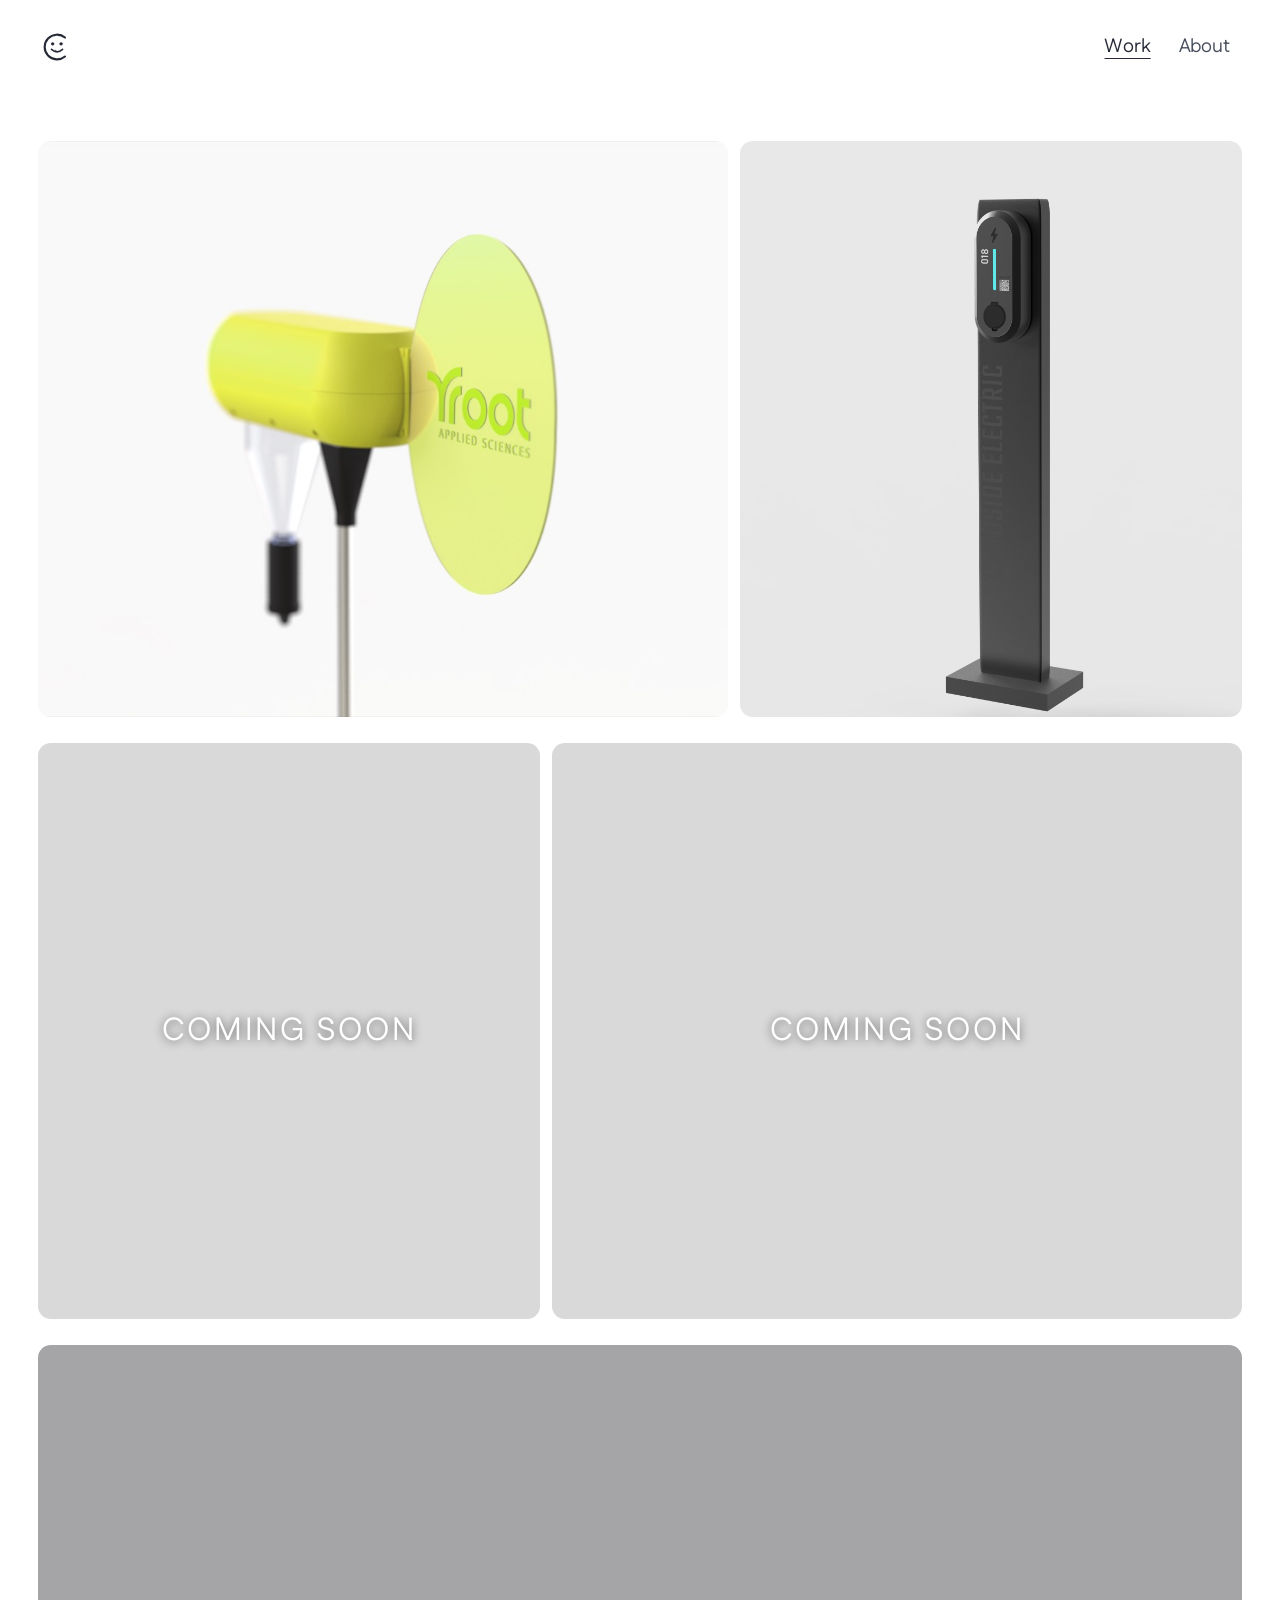
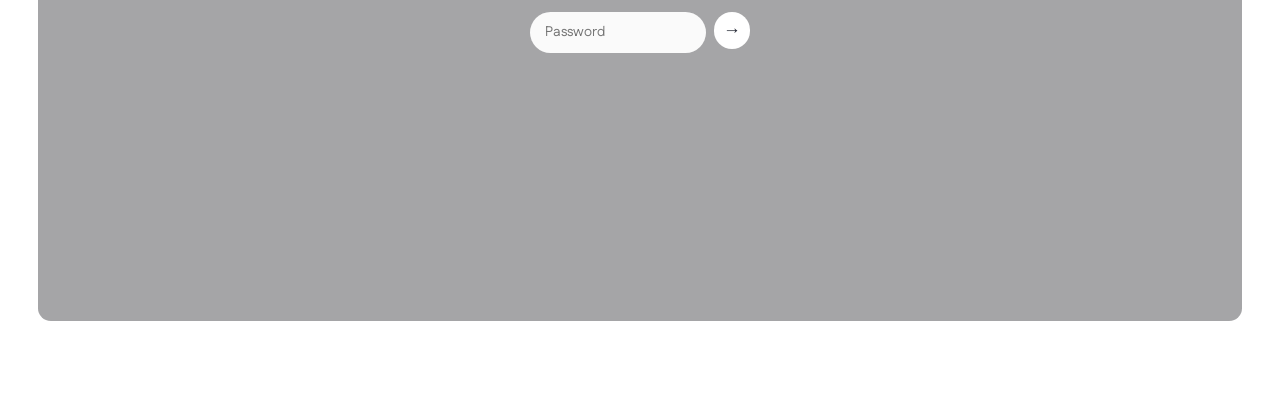
==== commit 452e2898: "Update site: About page, SBSA private project, home page tiles, project details Co-Authored-By: Clau" ====
--- a/index.html
+++ b/index.html
@@ -8,7 +8,7 @@
   <link rel="preconnect" href="https://fonts.googleapis.com">
   <link rel="preconnect" href="https://fonts.gstatic.com" crossorigin>
   <link rel="stylesheet" href="https://fonts.googleapis.com/css2?family=Fustat:wght@300;400;500;600&family=Instrument+Serif:ital@0;1&display=swap">
-  <link rel="stylesheet" href="css/style.css?v=77">
+  <link rel="stylesheet" href="css/style.css?v=108">
 </head>
 <body>
   <a class="skip-link" href="#work">Skip to work</a>
@@ -36,23 +36,10 @@
   </header>
 
   <main>
-    <!-- HERO — the h1 is split into words by js/reveal.js. Keep it plain
-         text here; the splitter reads it and rebuilds it. -->
-    <section class="hero hero--full">
-      <!-- The greeting is gone from view, but the page still needs one h1 for
-           search engines and screen readers. -->
-      <h1 class="visually-hidden">Cindy Lopez — Industrial Design</h1>
-      <p class="hero__body hero__body--intro">
-        I'm an <em><span>industrial designer</span></em> in the Bay Area, working across product form,
-        mechanism, and manufacture — from first sketch to production-ready part.
-      </p>
-      <a class="scroll-cue" href="#work" aria-label="Scroll to the work">
-        <svg width="24" height="34" viewBox="0 0 24 34" aria-hidden="true" focusable="false">
-          <path d="M12 2 V30 M4 22 L12 30 L20 22" fill="none" stroke="currentColor"
-                stroke-width="1.6" stroke-linecap="round" stroke-linejoin="round"/>
-        </svg>
-      </a>
-    </section>
+    <!-- The page still needs exactly one h1 for search engines and screen
+         readers, so it stays here, visually hidden. The work starts straight
+         after it. -->
+    <h1 class="visually-hidden">Cindy Lopez — Industrial Design</h1>
 
     <!-- PROJECTS — four slots. Duplicate an <article> to add a fifth.
 
@@ -77,11 +64,11 @@
 
           <article class="project">
             <div class="project__media">
-              <img src="images/root-tile.jpg" width="1600" height="753"
+              <img src="Images Curbside/CURBSIDE_ROUND.25.png" width="3840" height="2160"
                    decoding="async" alt="">
             </div>
             <div class="project__body">
-              <h3 class="project__title"><a href="projects/project-two.html">Project Two</a></h3>
+              <h3 class="project__title"><a href="projects/project-two.html">Curbside EV</a></h3>
             </div>
           </article>
         </div>
@@ -89,8 +76,9 @@
         <div class="project-row">
           <article class="project">
             <div class="project__media">
-              <img src="images/placeholder-4x3.svg" width="1200" height="900"
+              <img src="images/placeholder-light-4x3.svg" width="1200" height="900"
                    loading="lazy" decoding="async" alt="">
+              <span class="project__soon">Coming soon</span>
             </div>
             <div class="project__body">
               <h3 class="project__title"><a href="projects/project-three.html">Project Three</a></h3>
@@ -99,11 +87,32 @@
 
           <article class="project project--wide">
             <div class="project__media">
-              <img src="images/placeholder-4x3.svg" width="1200" height="900"
+              <img src="images/placeholder-light-4x3.svg" width="1200" height="900"
                    loading="lazy" decoding="async" alt="">
+              <span class="project__soon">Coming soon</span>
             </div>
             <div class="project__body">
               <h3 class="project__title"><a href="projects/project-four.html">Project Four</a></h3>
+            </div>
+          </article>
+        </div>
+
+        <!-- A fifth tile, alone in its row so it fills the full width. Gated
+             instead of linked — see js/private-lock.js. Not real security:
+             the password ships in that file. -->
+        <div class="project-row">
+          <article class="project project--locked">
+            <div class="project__media">
+              <img src="Images%20SB/web/hero-firefly.jpg" width="2400" height="2400"
+                   loading="lazy" decoding="async" alt="">
+              <form class="project__lock" id="private-lock" autocomplete="off">
+                <div class="project__lock-row">
+                  <label class="visually-hidden" for="private-password">Password</label>
+                  <input type="password" id="private-password" placeholder="Password" required>
+                  <button type="submit" aria-label="Unlock">&rarr;</button>
+                </div>
+                <p class="project__lock-error" id="private-error" hidden>Incorrect password — try again.</p>
+              </form>
             </div>
           </article>
         </div>
@@ -111,37 +120,15 @@
     </section>
 
   </main>
-
-  <footer class="site-footer">
-    <div class="site-footer__top">
-      <div>
-        <p class="eyebrow">Available for work</p>
-        <p class="site-footer__pitch">Let's make something worth building.</p>
-      </div>
-
-      <nav class="footer-nav" aria-label="Footer">
-        <div>
-          <p class="eyebrow">Site</p>
-          <ul>
-            <li><a href="index.html">Work</a></li>
-            <li><a href="about.html">About</a></li>
-          </ul>
-        </div>
-        <div>
-          <p class="eyebrow">Elsewhere</p>
-          <ul>
-            <li><a href="mailto:cindy.lopez@hayden.ai">Email</a></li>
-            <!-- Add LinkedIn, résumé PDF, or Instagram here. -->
-          </ul>
-        </div>
-      </nav>
-    </div>
-
-    <div class="site-footer__bottom">
-      <p>&copy; 2026 Cindy Lopez</p>
-      <p>Bay Area, California</p>
-    </div>
-  </footer>
-  <script src="js/reveal.js?v=77"></script>
+  <script src="js/reveal.js?v=90"></script>
+  <script src="js/private-lock.js?v=91"></script>
+  <script>
+    PrivateLock.guardTile({
+      form: document.getElementById('private-lock'),
+      input: document.getElementById('private-password'),
+      error: document.getElementById('private-error'),
+      redirect: 'projects/private/index.html'
+    });
+  </script>
 </body>
 </html>
--- a/css/style.css
+++ b/css/style.css
@@ -16,15 +16,27 @@
   --measure:    52ch;
   /* Full-bleed: the layout spans the viewport, held off the edges only by the
      gutter. Reading copy is still constrained by --measure. */
-  --page:       100%;
+  /* One shared content width for the whole site — header, page content and
+     footer all sit in it, which is what keeps the footer line aligned with the
+     content above it on every page. Matches the homepage project grid. */
+  --page:       1500px;
   --gutter:     clamp(1rem, 3vw, 2.5rem);
 
   /* Display step tops out near the reference's 63px hero. */
   --step-xl:    clamp(2.5rem, 1.4rem + 4.6vw, 3.95rem);
   --step-lg:    clamp(1.6rem, 1.2rem + 1.6vw, 2.25rem);
-  --step-md:    clamp(1rem, 0.96rem + 0.2vw, 1.125rem);
+  --step-md:    clamp(1rem, 0.95rem + 0.3vw, 1.2rem);
   --step-sm:    0.875rem;
   --step-xs:    0.75rem;
+
+  /* Hero copy size shared by the case pages and the About page, so the title
+     and the paragraph under it read at one size on both. A notch under
+     --step-md. Change it here and both pages move together. */
+  --hero-copy:  clamp(1rem, 0.95rem + 0.3vw, 1.2rem);
+
+  /* Corner radius shared by the homepage tiles and the case-page images, so
+     the two cannot drift apart. Change it here only. */
+  --radius-tile: clamp(6px, 1vw, 16px);
 
   --sans:   "Fustat", ui-sans-serif, -apple-system, "Helvetica Neue", Arial, sans-serif;
   --serif:  "Instrument Serif", ui-serif, Georgia, "Times New Roman", serif;
@@ -83,9 +95,19 @@
 
 /* --- shared layout ------------------------------------------------ */
 
-.site-header,
 main > *,
 .site-footer {
+  max-width: var(--page);
+  margin-inline: auto;
+  padding-inline: var(--gutter);
+}
+
+/* The header is the one exception: its band of background has to run the full
+   width of the viewport, or content would show through beside it while
+   scrolling under. So the element stays full width and the nav inside it takes
+   the shared container instead — same max-width and padding as everything
+   else, so the wordmark lines up with the content below it. */
+.site-header .nav {
   max-width: var(--page);
   margin-inline: auto;
   padding-inline: var(--gutter);
@@ -123,7 +145,9 @@
    Everything inherits currentColor. */
 .logo {
   display: block;
-  width: clamp(1.9rem, 1.6rem + 0.9vw, 2.4rem);
+  /* The C fills 65% of the viewBox, so this width makes the visible letter
+     about 1.3 times the height of the nav text beside it. */
+  width: calc(var(--step-md) * 2);
   height: auto;
 }
 
@@ -132,7 +156,7 @@
 .logo circle {
   fill: none;
   stroke: currentColor;
-  stroke-width: 3.1;
+  stroke-width: 2.2;
   stroke-linecap: round;
   stroke-linejoin: round;
 }
@@ -144,8 +168,9 @@
   stroke: none;
 }
 
-/* Lighter than the C, so the face reads before the ring does. */
-.logo .logo__smile { stroke-width: 2.4; }
+/* Lighter than the C, so the face reads before the ring does. Kept at the same
+   ratio to the C's width as before, so thinning one thins the other in step. */
+.logo .logo__smile { stroke-width: 1.7; }
 
 /* The whole face tilts on hover, like a head cocked to one side. */
 .logo {
@@ -207,7 +232,7 @@
   margin: 0;
   padding: 0;
   list-style: none;
-  font-size: var(--step-sm);
+  font-size: var(--step-md);
 }
 
 .nav__links a {
@@ -257,7 +282,7 @@
 .hero__body {
   max-width: var(--measure);
   margin: 0 auto clamp(1.5rem, 4vw, 2rem);
-  font-size: clamp(1.0625rem, 1rem + 0.35vw, 1.3125rem);
+  font-size: var(--hero-copy);
   font-weight: 300;
   line-height: 1.5;
   color: var(--ink-soft);
@@ -422,8 +447,6 @@
     .case-figure,
     .case-figures,
     .project,
-    .site-footer__top,
-    .case-meta > div,
     .case-section .section-head,
     .case-section .prose {
       animation: drift-through linear both;
@@ -434,13 +457,27 @@
     /* A pair animates as one block; its figures must not animate again. */
     .case-figures .case-figure { animation: none; }
 
+    /* The spec row is the last thing on a project page, so nothing below it
+       can scroll it up and out of the viewport. Its `cover` progress therefore
+       stalls partway — short of the 18% where drift-through reaches full
+       opacity — and it would sit permanently faded and offset.
+
+       `entry` fixes that: it completes as soon as the element is fully inside
+       the viewport, which happens at the bottom of the page. drift-in is
+       drift-through without the fade-out tail, so once arrived it stays. */
+    .case-meta > div {
+      animation: drift-in linear both;
+      animation-timeline: view();
+      animation-range: entry 0% entry 100%;
+    }
+
     /* Staggered arrivals. Scroll-driven animations have no delay to stagger
        with — progress is tied to position, not time — so the offset comes
        from starting each item's range slightly later instead. */
-    .case-meta > div:nth-child(1) { animation-range: cover 1%  cover 100%; }
-    .case-meta > div:nth-child(2) { animation-range: cover 4%  cover 100%; }
-    .case-meta > div:nth-child(3) { animation-range: cover 7%  cover 100%; }
-    .case-meta > div:nth-child(4) { animation-range: cover 10% cover 100%; }
+    .case-meta > div:nth-child(1) { animation-range: entry 0%  entry 70%; }
+    .case-meta > div:nth-child(2) { animation-range: entry 5%  entry 80%; }
+    .case-meta > div:nth-child(3) { animation-range: entry 10% entry 90%; }
+    .case-meta > div:nth-child(4) { animation-range: entry 15% entry 100%; }
 
     .case-section .section-head { animation-range: cover 1% cover 100%; }
     .case-section .prose        { animation-range: cover 5% cover 100%; }
@@ -460,6 +497,13 @@
 
 /* In at the start, held solid through the middle, out at the end. The wide
    hold is what keeps things readable while you are actually looking at them. */
+/* Arrival only, no departure — for elements with nothing below them to scroll
+   them back out. */
+@keyframes drift-in {
+  from { opacity: 0; transform: translateY(26px); }
+  to   { opacity: 1; transform: none; }
+}
+
 @keyframes drift-through {
   0%   { opacity: 0; transform: translateY(26px); }
   18%  { opacity: 1; transform: none; }
@@ -551,10 +595,14 @@
 
 /* Inset and cap taken from the reference layout: 2vw of air at each edge,
    content capped at 1500px and centred. */
+/* Reads from the shared container tokens rather than repeating the numbers,
+   so the grid and the footer line up by construction. The top padding is what
+   sets the work off the header now that the intro section is gone. */
 .work {
-  max-width: 1500px;
+  max-width: var(--page);
   margin-inline: auto;
-  padding-inline: 2vw;
+  padding-inline: var(--gutter);
+  padding-top: clamp(1.5rem, 4vw, 3rem);
   padding-bottom: clamp(3rem, 8vw, 6rem);
 }
 
@@ -605,7 +653,7 @@
   position: relative;
   height: 45vw;
   max-height: 703px;
-  border-radius: clamp(6px, 1vw, 16px);
+  border-radius: var(--radius-tile);
   background: var(--paper);
   overflow: hidden;
 }
@@ -616,14 +664,43 @@
   object-fit: cover;
 }
 
-/* The caption sits below its tile, centred. */
+/* No hover treatment on the image itself — the tile widening via flex-grow is
+   the whole hover response now. The scale that used to sit here existed only
+   to hide the blur's edge fringe, so it went with the blur. */
+
+/* The tiles show no titles — the images carry the page on their own. The
+   caption stays in the DOM rather than being deleted for two reasons: it holds
+   the link, whose ::after stretches to make the whole tile clickable, and it
+   gives screen readers the project's name. opacity: 0 hides it from sight
+   while keeping both of those intact; display: none or .visually-hidden would
+   break the stretched click area. */
 .project__body {
+  position: absolute;
+  inset: 0;
+  z-index: 2;
   display: flex;
   flex-direction: column;
   align-items: center;
   justify-content: center;
   gap: 0.2rem;
-  padding-block: clamp(0.7rem, 1.4vw, 1.1rem);
+  padding: 1rem;
+  opacity: 0;
+}
+
+/* With the title invisible, a keyboard user tabbing to a tile would otherwise
+   get a focus ring drawn on an invisible element. Put it on the tile instead,
+   so focus is still visible without bringing the titles back. */
+.project:focus-within .project__media {
+  outline: 2px solid var(--accent);
+  outline-offset: 3px;
+}
+
+/* White over the blurred photo. The shadow is insurance: a blurred pale image
+   can leave white text with almost no contrast, and this keeps the title
+   readable without dropping a scrim over the whole tile. */
+.project__body .project__title {
+  color: #fff;
+  text-shadow: 0 1px 12px rgb(0 0 0 / 0.55);
 }
 
 /* Two columns of tiles have nowhere to go on a phone, so rows become a single
@@ -639,6 +716,10 @@
   }
 }
 
+/* No touch fallback for the caption any more — the titles are hidden on every
+   device now, so there is nothing to fall back to. Tapping the tile still
+   works: the overlay keeps its full-tile stretched link. */
+
 
 /* Delete .project__placeholder once real images go in. */
 .project__placeholder {
@@ -648,13 +729,13 @@
   color: var(--ink-faint);
 }
 
-/* Deliberately identical to .project__desc below — same family, size, weight
-   and colour, so the title reads as part of the caption rather than as a
-   heading. It stays an <h3> for document structure; only the styling changes.
-   0.75rem is half the 1.5rem this title used to top out at. */
+/* Twice --step-xs, written as the calc so the relationship to the caption size
+   stays visible. Deliberately the larger of the two now: it only appears over
+   a blurred tile on hover, so it has to carry that moment. Keeps the caption's
+   family and weight, and stays an <h3> for document structure. */
 .project__title {
   margin: 0;
-  font-size: var(--step-xs);
+  font-size: calc(var(--step-xs) * 2);
   font-weight: 300;
   letter-spacing: normal;
   text-align: center;
@@ -709,7 +790,13 @@
   /* Every gallery image is this tall. The one large image in the trio spans
      two of these rows, so it stays the deliberate exception. */
   --fig-h: clamp(11rem, 21vw, 20rem);
+  /* Gap *within* a block — between the two halves of a pair, and between the
+     trio's stacked pair. The --fig-h-lg maths below depends on it. */
   --fig-gap: clamp(0.75rem, 1.8vw, 1.25rem);
+  /* Gap *between* one image block and the next, down the whole page. Every
+     stacked container uses this and nothing else, so the vertical rhythm is
+     even from the first image to the last. Change it here only. */
+  --fig-stack: clamp(2rem, 5vw, 3.5rem);
   /* Exactly the height of the video slot: it spans two standard rows plus the
      gap between them, so every full-width row matches it. */
   --fig-h-lg: calc(var(--fig-h) * 2 + var(--fig-gap));
@@ -771,12 +858,12 @@
 }
 
 /* One type treatment for both, so the title reads as part of the same block
-   rather than as a heading. --step-sm is a step down from the previous body
-   size; the title's display tracking and 1.04 line-height are normalised
-   since both look cramped this small. */
+   rather than as a heading. --hero-copy sits just under the site's body size
+   and is shared with the About page, so the two pages stay matched. The
+   title's display tracking and 1.04 line-height stay normalised at this size. */
 .case .hero__title,
 .case .hero__body {
-  font-size: var(--step-sm);
+  font-size: var(--hero-copy);
   font-weight: 300;
   line-height: 1.5;
   letter-spacing: normal;
@@ -786,7 +873,10 @@
    the viewport and insets its contents with padding, so zeroing that padding
    is all that's needed — a negative margin would shift the box instead of
    widening it, because max-width: 100% stops it growing back. */
-.bleed { padding-inline: 0; }
+/* max-width: none matters now that --page caps main's children — without it
+   the "full bleed" hero would stop at the shared container instead of running
+   to the viewport edges. */
+.bleed { max-width: none; padding-inline: 0; }
 
 /* The hero shot: first thing on the page, full width, no rounding. */
 .case-hero {
@@ -841,7 +931,7 @@
 /* Images: full width of the container, stacked. */
 .case-figure {
   margin: 0;
-  padding-bottom: clamp(2rem, 5vw, 3.5rem);
+  padding-bottom: var(--fig-stack);
 }
 
 .case-figure img,
@@ -851,6 +941,17 @@
   display: block;
 }
 
+/* Same corner radius as the homepage tiles, from the shared token.
+   .case-hero is deliberately not included — it runs edge to edge, where
+   rounding would notch the corners against the viewport. The carousel takes
+   the radius on its container instead of its images, since those are
+   absolutely stacked and its overflow: hidden is what clips them. */
+.case-figure img,
+.case-figure video,
+.carousel {
+  border-radius: var(--radius-tile);
+}
+
 .case-figure figcaption {
   padding-top: 0.65rem;
   font-size: var(--step-xs);
@@ -861,19 +962,29 @@
 /* Two images side by side. */
 .case-figures {
   display: grid;
-  grid-auto-rows: var(--fig-h-lg);
+  /* Rows size to their images; the aspect-ratio below is what makes the pair
+     level, rather than a fixed row height in absolute units. */
+  grid-auto-rows: auto;
+  align-items: start;
   grid-template-columns: repeat(auto-fit, minmax(min(100%, 20rem), 1fr));
   gap: var(--fig-gap);
-  padding-bottom: clamp(2rem, 5vw, 3.5rem);
+  padding-bottom: var(--fig-stack);
 }
 
 .case-figures .case-figure { padding-bottom: 0; }
 
+/* A shared 16:9 box, so both halves of a pair are the same size and sit level.
+   16:9 is chosen because it is the widest source in a pair here — a 16:9 image
+   lands in it untouched, and a taller one is cropped top and bottom rather
+   than at the sides, which is the less destructive cut for a product photo.
+   object-position keeps that crop centred. */
 .case-figures img,
 .case-figures video {
   width: 100%;
-  height: 100%;
+  height: auto;
+  aspect-ratio: 16 / 9;
   object-fit: cover;
+  object-position: center;
 }
 
 /* Tight to the image that follows — the copy belongs with it. */
@@ -883,7 +994,7 @@
   display: grid;
   grid-template-columns: 1fr;
   gap: var(--fig-gap);
-  padding-bottom: clamp(2rem, 5vw, 3.5rem);
+  padding-bottom: var(--fig-stack);
 }
 
 .case-trio .case-figure { padding-bottom: 0; }
@@ -959,15 +1070,34 @@
   }
 }
 
-/* One image per row, all at the shared height. */
+/* One image per row, all at the shared height. Single-column, so the gap here
+   is vertical image-to-image and takes --fig-stack like every other break. */
 .case-row {
   display: grid;
   grid-template-columns: 1fr;
-  gap: var(--fig-gap);
-  padding-bottom: var(--fig-gap);
+  gap: var(--fig-stack);
+  padding-bottom: var(--fig-stack);
 }
 
 .case-row .case-figure { padding-bottom: 0; }
+
+/* A line of copy sitting between two image rows, centred. The row above
+   already contributes its own padding-bottom, so that is cancelled here —
+   without it the space above would be that gap plus this padding while the
+   space below would be this padding alone, and the copy would sit off-centre
+   between the two images rather than equidistant from them. */
+.case-note {
+  max-width: var(--measure);
+  margin-inline: auto;
+  margin-top: calc(-1 * var(--fig-stack));
+  padding-block: var(--fig-stack);
+  font-size: var(--step-md);
+  font-weight: 300;
+  line-height: 1.5;
+  text-align: center;
+  color: var(--ink);
+  text-wrap: pretty;
+}
 
 @media (min-width: 46rem) {
   .case-row { grid-auto-rows: var(--fig-h-xl); }
@@ -1089,8 +1219,11 @@
 }
 
 .bubbly .hero__title {
-  font-size: clamp(2.6rem, 1.6rem + 4.4vw, 4.4rem);
-  line-height: 1.02;
+  font-size: var(--hero-copy);
+  line-height: 1.5;
+  /* The shared display shadow above is tuned for 4rem type; at this size those
+     offsets read as a smudge, so drop to a single hairline. */
+  filter: drop-shadow(0 1px 0 rgb(158 8 78 / 0.22));
 }
 
 .bubbly .prose h2 {
@@ -1143,6 +1276,22 @@
 
 /* --- about: image left, words right --------------------------------- */
 
+/* The about page holds one block, so it sits centred in what is left of the
+   viewport under the sticky header rather than starting at the top. Subtracting
+   3rem rather than the header's full height mirrors .hero--full: the header
+   ranges from ~63px to ~85px, and subtracting its true height would push the
+   block low on small screens. min-height, not height, so a long bio still
+   grows the page instead of being clipped. */
+#about {
+  min-height: calc(100svh - 3rem);
+  display: grid;
+  align-content: center;
+}
+
+/* No max-width of its own: it inherits the shared container from `main > *`,
+   which is the same width and padding the header nav uses. That is what makes
+   the copy start level with the wordmark and the portrait end level with the
+   nav links above it. */
 .about-split {
   display: grid;
   grid-template-columns: 1fr;
@@ -1155,13 +1304,42 @@
 @media (min-width: 48rem) {
   .about-split { grid-template-columns: 1.1fr 0.9fr; gap: clamp(2rem, 5vw, 4rem); }
   /* Sticks while the words scroll past it. */
-}
-
-.about-split__media { margin: 0; }
-
+
+  /* Back to source order — text first, portrait second — now that the two
+     sit side by side instead of stacked. */
+  .about-split__media { order: 0; }
+}
+
+/* Fills its column, so its outer edge lands on the container edge — level with
+   the nav links above it. Ordered before the body so the portrait is the
+   first thing on the page on a single-column phone layout. */
+.about-split__media {
+  order: -1;
+  margin: 0;
+  width: 100%;
+}
+
+/* Portrait rather than landscape — a tall box, filled by cropping rather than
+   squashing. Adjust the ratio here: 4/5 is gently tall, 3/4 taller again. */
 .about-split__media img {
-  width: 100%;
+  display: block;
+  width: auto;
+  max-width: 100%;
+  height: auto;
+  max-height: 130vh;
+  margin-inline: auto;
+  object-fit: contain;
   border-radius: 0;
+  /* The table and legs are cut off by the photo's edge, so fade those two
+     edges out into the page's white. */
+  -webkit-mask-image:
+    linear-gradient(to right, transparent, #000 25%),
+    linear-gradient(to top, transparent, #000 12%);
+  -webkit-mask-composite: source-in;
+  mask-image:
+    linear-gradient(to right, transparent, #000 25%),
+    linear-gradient(to top, transparent, #000 12%);
+  mask-composite: intersect;
   animation: pop-in 900ms cubic-bezier(0.34, 1.4, 0.64, 1) both;
   animation-delay: 250ms;
 }
@@ -1182,8 +1360,9 @@
 
 .about-lead {
   margin: 0 0 clamp(1.5rem, 4vw, 2.25rem);
-  font-size: clamp(1.05rem, 1rem + 0.35vw, 1.25rem);
+  font-size: var(--hero-copy);
   font-weight: 300;
+  line-height: 1.5;
   color: var(--ink-soft);
 }
 
@@ -1331,6 +1510,144 @@
 
 .site-footer__bottom p { margin: 0; }
 
+/* --- project four: password gate --------------------------------------- */
+
+/* The home page tile: a password box drawn on the image itself, in place of
+   the stretched link every other tile uses. Just the input and an arrow
+   button beside it — nothing else is on this tile. */
+.project__lock {
+  position: absolute;
+  inset: 0;
+  z-index: 2;
+  display: flex;
+  align-items: center;
+  justify-content: center;
+  padding: 1rem;
+  text-align: center;
+  background: rgb(20 20 24 / 0.38);
+}
+
+.project__lock-row {
+  display: flex;
+  gap: 0.5rem;
+}
+
+.project__lock input[type="password"] {
+  width: min(11rem, 48vw);
+  padding: 0.55rem 0.9rem;
+  border: 1px solid transparent;
+  border-radius: 999px;
+  font: inherit;
+  font-size: var(--step-sm);
+  background: rgb(255 255 255 / 0.95);
+  color: var(--ink);
+}
+
+.project__lock input[type="password"]:focus-visible {
+  outline: 2px solid var(--accent);
+  outline-offset: 2px;
+}
+
+/* Icon-only: round, same width as height, the arrow glyph centred. */
+.project__lock button {
+  width: 2.3rem;
+  height: 2.3rem;
+  flex: none;
+  display: inline-flex;
+  align-items: center;
+  justify-content: center;
+  border: 1px solid transparent;
+  border-radius: 50%;
+  font-size: 1.1rem;
+  line-height: 1;
+  background: #fff;
+  color: var(--ink);
+  cursor: pointer;
+  transition: transform 0.2s var(--ease), opacity 0.2s var(--ease);
+}
+
+.project__lock button:hover { transform: translateX(3px); opacity: 0.9; }
+
+.project__lock-error {
+  margin: 0;
+  font-size: var(--step-xs);
+  color: #fff;
+  text-shadow: 0 1px 10px rgb(0 0 0 / 0.5);
+}
+
+/* The hub and its two sub-pages: a full-page gate that stands in for the
+   real content (held in a sibling with `hidden` until the password matches,
+   client-side — see js/project-four-lock.js). */
+.page-lock {
+  display: flex;
+  flex-direction: column;
+  align-items: center;
+  justify-content: center;
+  gap: 1rem;
+  min-height: calc(100svh - 3rem);
+  padding-block: clamp(2rem, 6vw, 4rem);
+  text-align: center;
+}
+
+/* The flex display above beats the UA stylesheet's [hidden] rule on
+   specificity, so without this override setting `hidden` would do nothing
+   and the gate would stay on screen even once unlocked. */
+.page-lock[hidden] { display: none; }
+
+.page-lock__eyebrow {
+  margin: 0;
+  font-size: var(--step-xs);
+  font-weight: 500;
+  letter-spacing: 0.14em;
+  text-transform: uppercase;
+  color: var(--ink-faint);
+}
+
+.page-lock__title {
+  margin: 0;
+  font-size: var(--step-lg);
+  font-weight: 400;
+  max-width: 24ch;
+}
+
+.page-lock__body {
+  margin: 0;
+  max-width: 40ch;
+  font-size: var(--step-md);
+  font-weight: 300;
+  color: var(--ink-soft);
+}
+
+.page-lock form {
+  display: flex;
+  flex-wrap: wrap;
+  justify-content: center;
+  gap: 0.6rem;
+  margin-top: 0.5rem;
+}
+
+.page-lock input[type="password"] {
+  width: min(16rem, 70vw);
+  padding: 0.7rem 1.1rem;
+  border: 1px solid var(--rule);
+  border-radius: 999px;
+  font: inherit;
+  font-size: var(--step-sm);
+  background: var(--paper);
+  color: var(--ink);
+}
+
+.page-lock input[type="password"]:focus-visible {
+  outline: 2px solid var(--accent);
+  outline-offset: 2px;
+}
+
+.page-lock__error {
+  margin: 0.25rem 0 0;
+  font-size: var(--step-xs);
+  color: var(--hot-pink);
+}
+
 @media (prefers-reduced-motion: reduce) {
   html { scroll-behavior: auto; }
   *, *::before, *::after {
@@ -1339,3 +1656,58 @@
     animation-iteration-count: 1 !important;
   }
 }
+
+/* Label centred over the placeholder image on projects that are not ready yet. */
+.project__soon {
+  position: absolute;
+  top: 50%;
+  left: 50%;
+  transform: translate(-50%, -50%);
+  color: #fff;
+  font-size: clamp(1.25rem, 3vw, 2rem);
+  letter-spacing: 0.08em;
+  text-transform: uppercase;
+  text-shadow: 0 1px 10px rgba(0, 0, 0, 0.6);
+  white-space: nowrap;
+  pointer-events: none;
+}
+
+/* Cut-out product shots (transparent PNGs) sit on a light grey backdrop. It is
+   on the img so it follows the rounded corners. */
+.case-figure--grey img { background: #e6e6e6; }
+
+/* The gated pages wrap their content in #project-content, which would otherwise
+   take the case container's width and stop the hero short of the screen edges.
+   Let the wrapper run full width and put the container on its children, as .case
+   does for the open pages. */
+.case > #project-content { max-width: none; padding-inline: 0; }
+
+.case > #project-content > *:not(.bleed) {
+  max-width: 1560px;
+  margin-inline: auto;
+  padding-inline: clamp(1.25rem, 4vw, 3.5rem);
+}
+
+/* The gated tiles show their image blurred; the scale keeps the blur's soft
+   edge outside the tile, which clips it with overflow: hidden. */
+.project--locked .project__media img {
+  filter: blur(36px);
+  transform: scale(1.25);
+}
+
+/* Label over a photograph: a dark wash under the text and a heavier, larger
+   setting so it reads against any part of the image. */
+.project__media:has(.project__soon--photo)::after {
+  content: "";
+  position: absolute;
+  inset: 0;
+  background: rgb(0 0 0 / 0.45);
+  pointer-events: none;
+}
+
+.project__soon--photo {
+  z-index: 1;
+  font-size: clamp(1.1rem, 2.4vw, 1.75rem);
+  font-weight: 600;
+  text-shadow: 0 2px 14px rgba(0, 0, 0, 0.7);
+}
